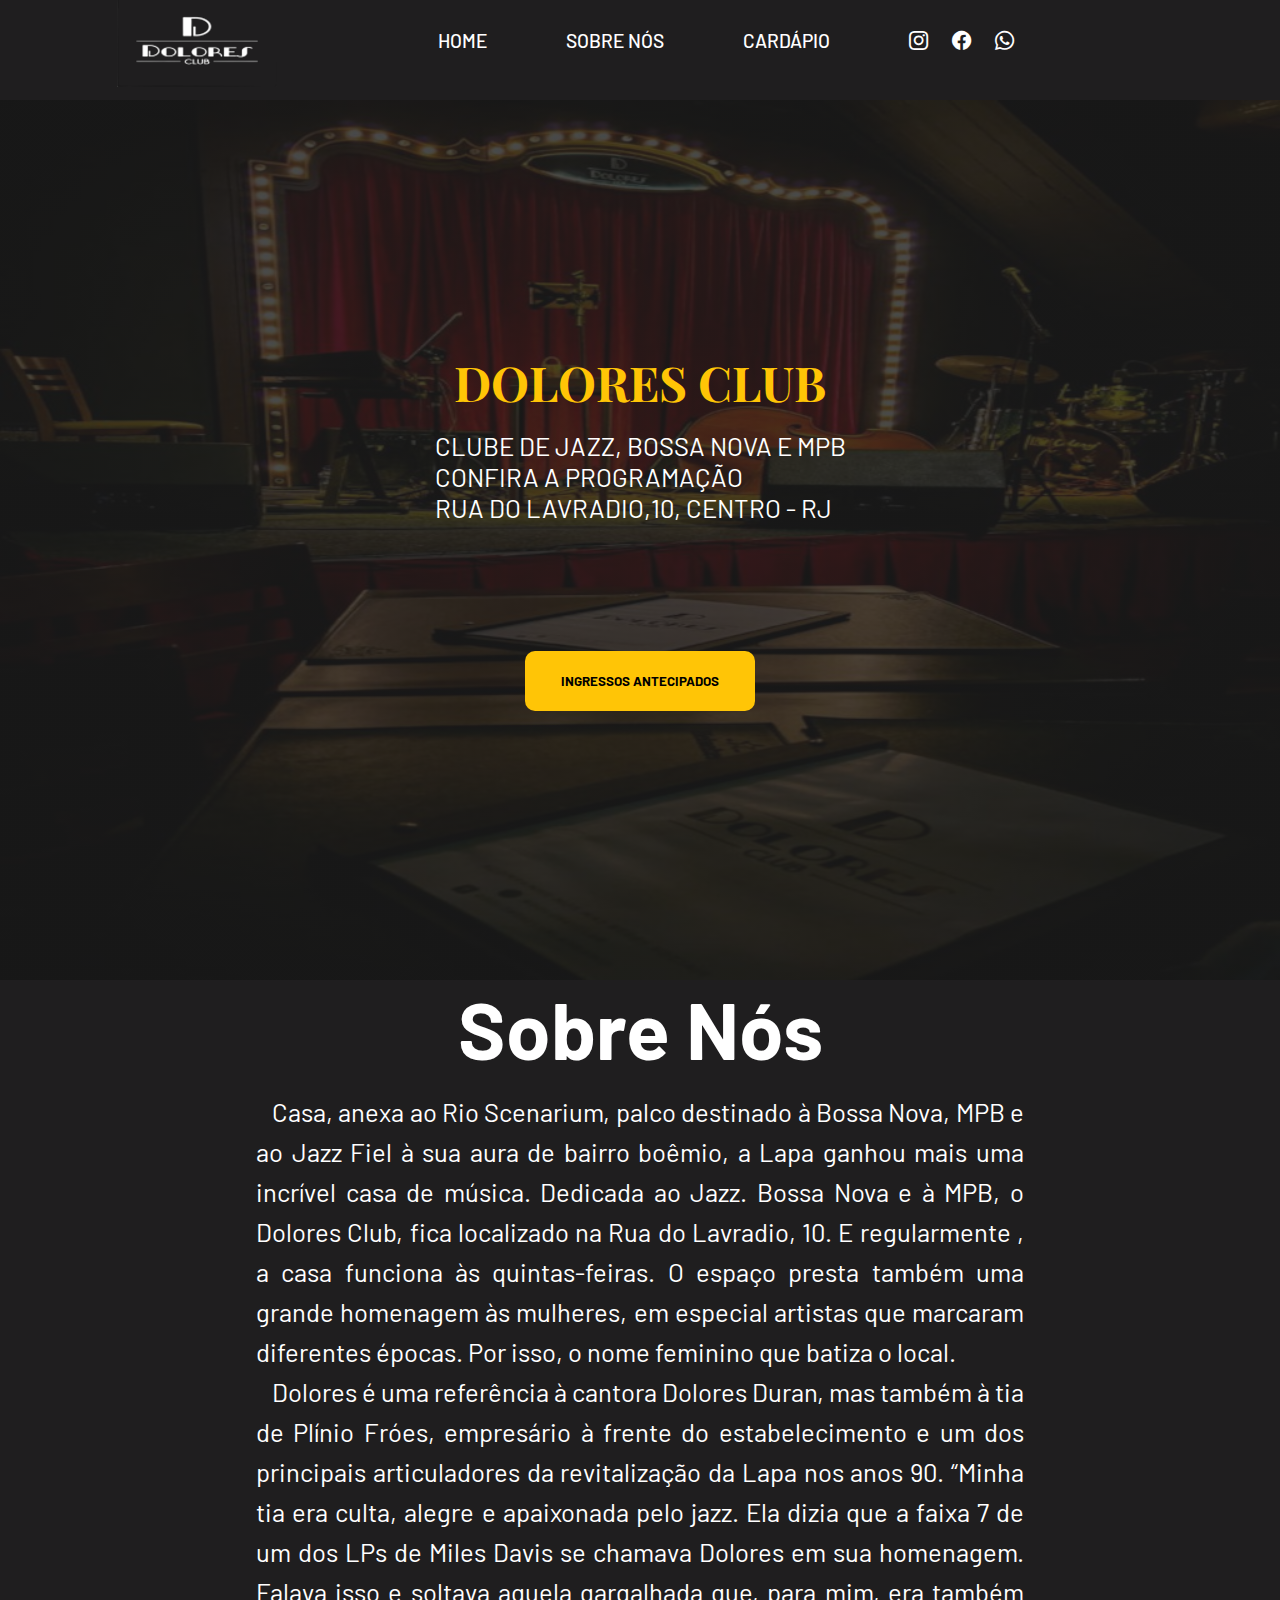
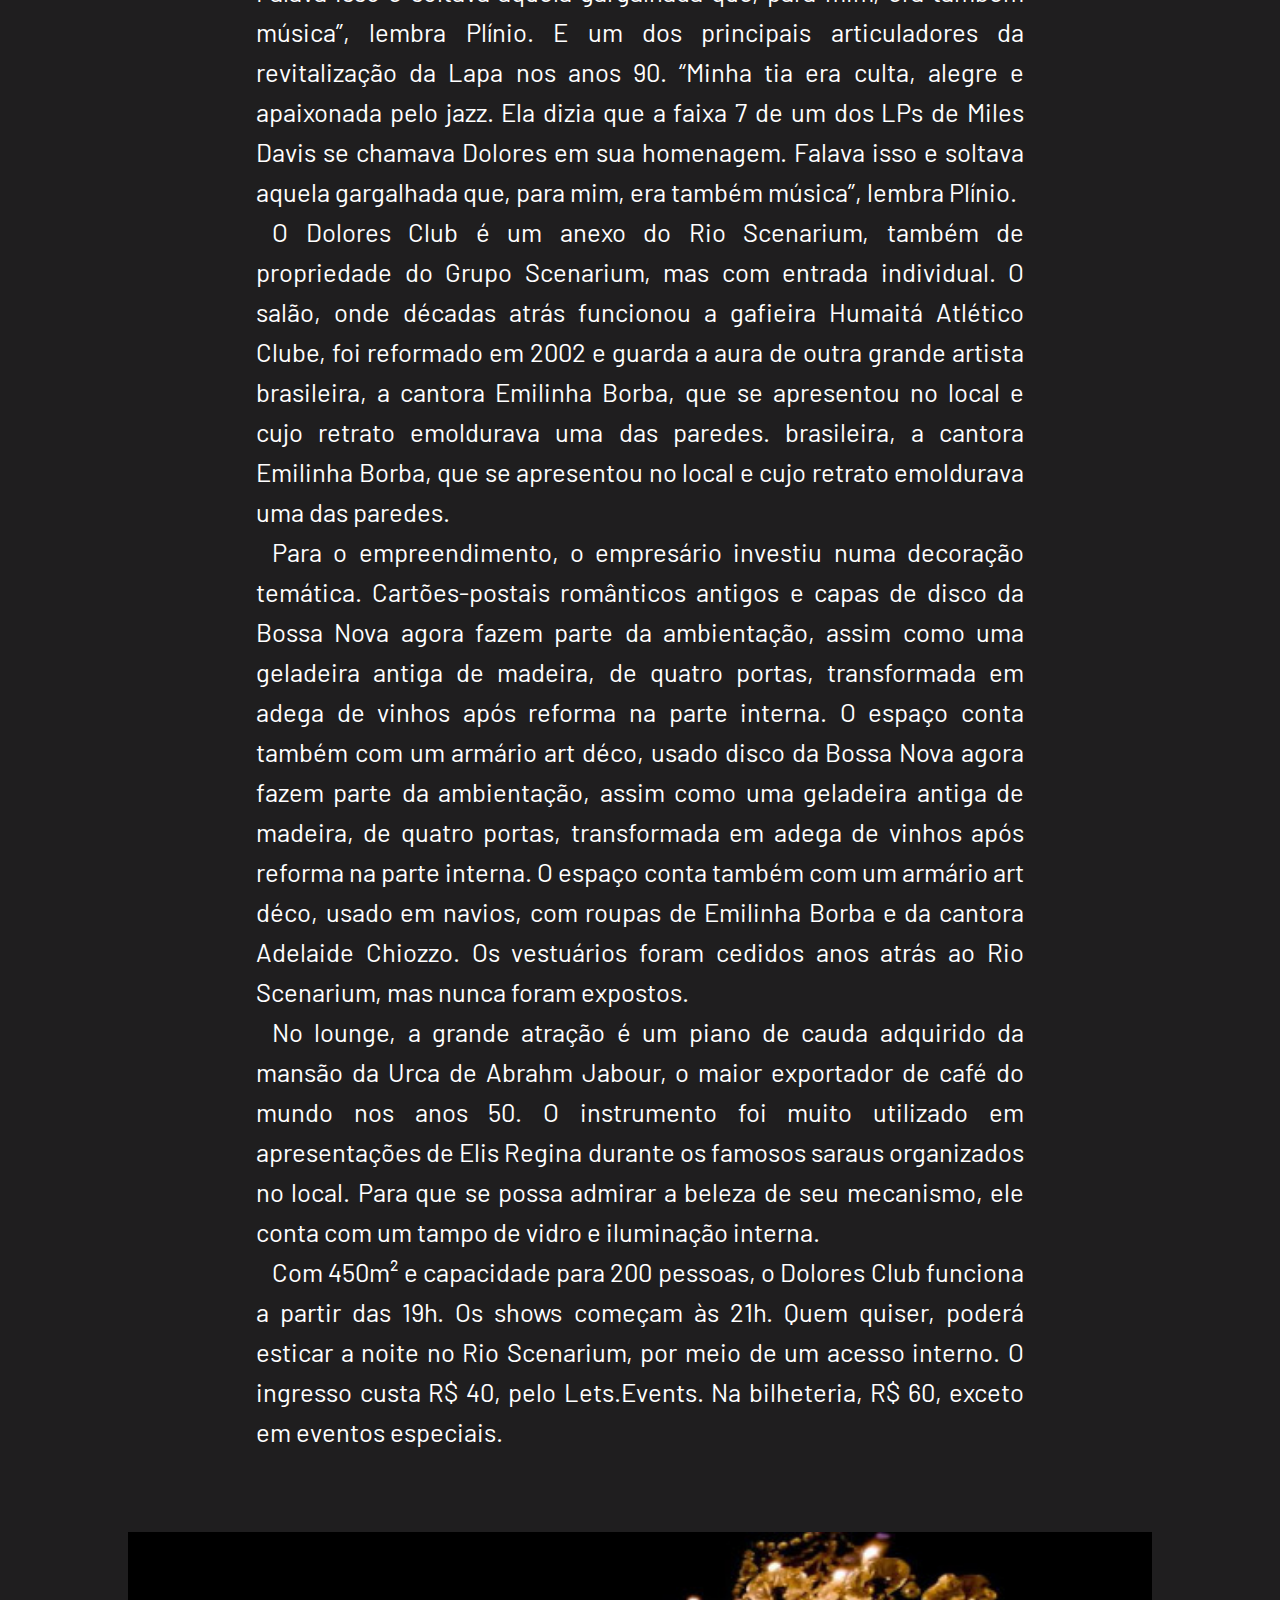
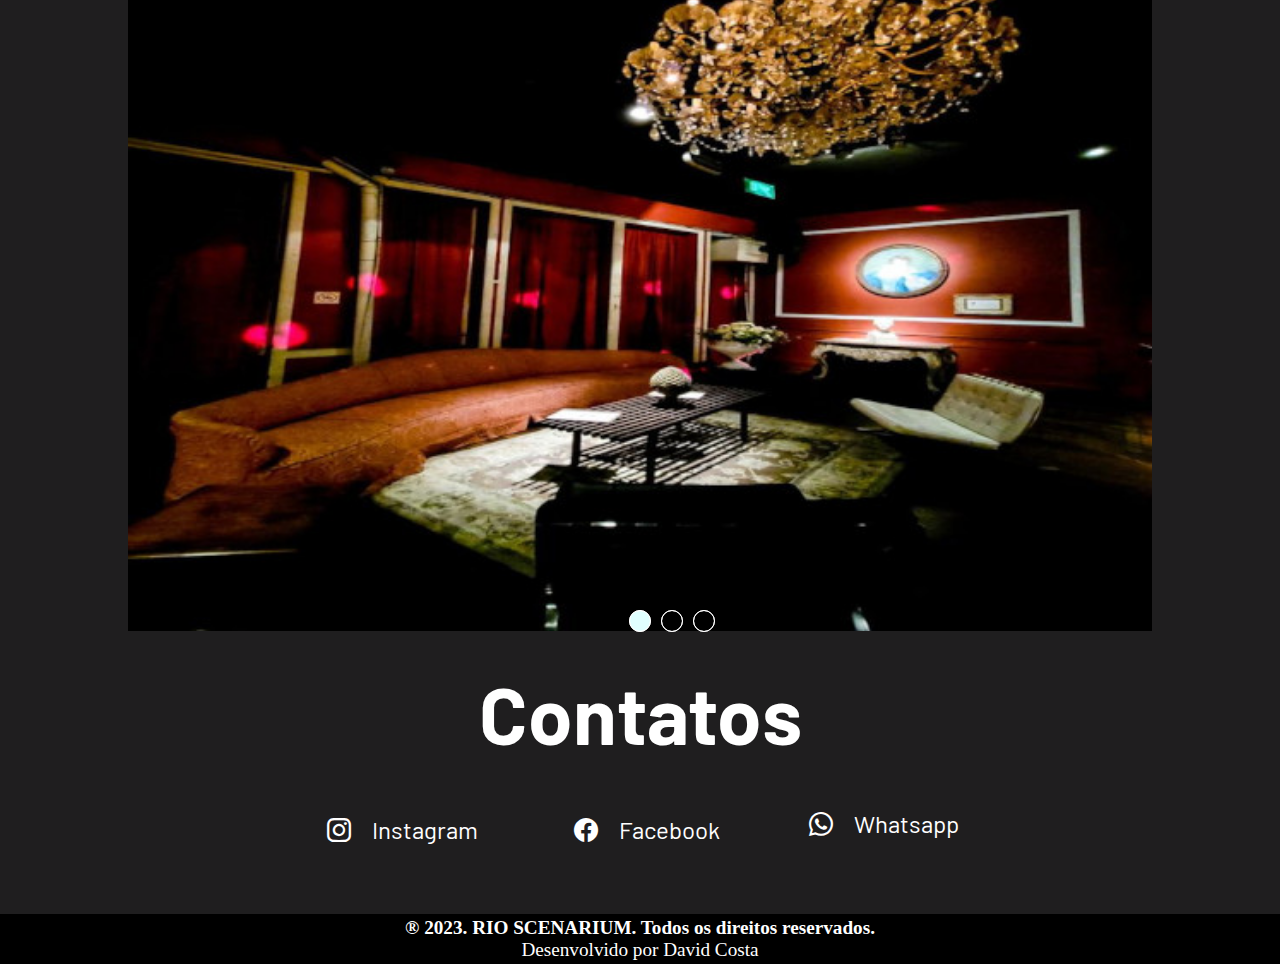
==== index.html @ 9041ee48 "Responsividade" ====
<!DOCTYPE html>
<html lang="pt-br">
<head>
  <meta charset="UTF-8">
  <meta name="viewport" content="width=device-width, initial-scale=1.0">
  <title>Dolores Club</title>
  <link rel="stylesheet" href="css/style.css">
  <link rel="stylesheet" href="css/slider.css">
  <link rel="stylesheet" href="css/media-query.css">
  <link rel="stylesheet" href="https://cdn.jsdelivr.net/npm/bootstrap-icons@1.11.1/font/bootstrap-icons.css">
</head>
<body>
  <!--Inicio: Menu navegação-->
  <header class="content">
    <div class="logo">
      <a href="index.html"><img src="img/logo-removebg-preview.png" alt="logo"></a>
    </div>

    <nav data-menu="suave">
      <ul class="list-menu">
        <li><a href="index.html">Home</a></li>
        <li><a href="#sobrenos">Sobre Nós</a></li>
        <li><a href="cardapio.html">Cardápio</a></li>

        <div class="nav-social">
          <div class="nav-instagram">
            <li><a href="https://www.instagram.com/doloresclub/" target="_blank"><i class="bi bi-instagram"></i></i></a></li>
          </div>

          <div class="nav-facebook">
            <li><a href="https://www.facebook.com/doloresclublavradio" target="_blank"><i class="bi bi-facebook"></i></a></li>
          </div>

          <div class="nav-whatsapp">
            <li><a href="https://api.whatsapp.com/send?phone=5521971523095&text=Ol%C3%A1,%20poderia%20me%20ajudar?%20=)" target="_blank"><i class="bi bi-whatsapp"></i></a></li>
          </div>
        </div>
      </ul>
    </nav>

    <div class="menu-toggle">
      <div class="one"></div>
      <div class="two"></div>
      <div class="three"></div>
    </div>
    <!--Final: Menu navegação-->
  </header>

  <!--Inicio - Página inicial-->
  <section class="first-section">
    <div class="conteudo-principal">
      <h1>Dolores Club</h1>
      <h2>Clube de Jazz, Bossa Nova e MPB <br> Confira a Programação <br> Rua do Lavradio,10, Centro - RJ</h2>

      <div class="btn">
        <button class="programacao"><a href="https://lets.events/organizer/doloresclub" target="_blank">Ingressos Antecipados</a></button>
      </div>
    </div>
  </section>
  <!--Final - Página inicial-->

  <!--Sobre Nos-->
  <section class="sobre-nos" id="sobrenos">
    <div class="main">
      <div class="contentsobre">
        <h2>Sobre Nós</h2>
          <p>
            Casa, anexa ao Rio Scenarium, palco destinado à Bossa Nova, MPB e ao Jazz Fiel à sua aura de bairro boêmio, a Lapa ganhou mais uma incrível casa de música. Dedicada ao Jazz. Bossa Nova e à
            
            MPB, o Dolores Club, fica localizado na Rua do Lavradio, 10.  E regularmente , a casa funciona às quintas-feiras.
            
            O espaço presta também uma  grande homenagem às mulheres, em especial artistas que marcaram diferentes épocas. Por isso, o nome feminino que batiza o local.
          </p>
         
          <p>
            Dolores é uma referência à cantora Dolores Duran, mas também à tia de Plínio Fróes, empresário à frente do estabelecimento e um dos principais articuladores da revitalização da Lapa nos anos 90. “Minha tia era culta, alegre e apaixonada pelo jazz. Ela dizia que a faixa 7 de um dos LPs de Miles Davis se chamava Dolores em sua homenagem. Falava isso e soltava aquela gargalhada que, para mim, era também música”, lembra Plínio.
            
            E um dos principais articuladores da revitalização da Lapa nos anos 90. “Minha tia era culta, alegre e apaixonada pelo jazz. Ela dizia que a faixa 7 de um dos LPs de Miles Davis se chamava Dolores em sua homenagem. Falava isso e soltava aquela gargalhada que, para mim, era também música”, lembra Plínio.
          </p>
          
          <p>
            O Dolores Club é um anexo do Rio Scenarium, também de propriedade do Grupo Scenarium, mas com entrada individual. O salão, onde décadas atrás funcionou a gafieira Humaitá Atlético Clube, foi reformado em 2002 e guarda a aura de outra grande artista brasileira, a cantora Emilinha Borba, que se apresentou no local e cujo retrato emoldurava uma das paredes.
            brasileira, a cantora Emilinha Borba, que se apresentou no local e cujo retrato emoldurava uma das paredes.
          </p>
          
          <p>
            Para o empreendimento, o empresário investiu numa decoração temática. Cartões-postais românticos antigos e capas de disco da Bossa Nova agora fazem parte da ambientação, assim como uma geladeira antiga de madeira, de quatro portas, transformada em adega de vinhos após reforma na parte interna. O espaço conta também com um armário art déco, usado
            disco da Bossa Nova agora fazem parte da ambientação, assim como uma geladeira antiga de madeira, de quatro portas, transformada em adega de vinhos após reforma na parte interna. O espaço conta também com um armário art déco, usado em navios, com roupas de Emilinha Borba e da cantora Adelaide Chiozzo. Os vestuários foram cedidos anos atrás ao Rio Scenarium, mas nunca foram expostos.
          </p>
        <p>
          
            No lounge, a grande atração é um piano de cauda adquirido da mansão da Urca de Abrahm Jabour, o maior exportador de café do mundo nos anos 50. O instrumento foi muito utilizado em apresentações de Elis Regina durante os famosos saraus organizados no local. Para que se possa admirar a beleza de seu mecanismo, ele conta com um tampo de vidro e iluminação interna.
        </p>
        
          <p>
            Com 450m² e capacidade para 200 pessoas, o Dolores Club funciona a partir das 19h. Os shows começam às 21h.
            
            Quem quiser, poderá esticar a noite no Rio Scenarium, por meio de um acesso interno. O ingresso custa R$ 40, pelo Lets.Events. Na bilheteria, R$ 60, exceto em eventos especiais.
          </p>
         
      </div>
      </div>
  </section>

  <section class="slider">
    <div class="slider-content">
        <input type="radio" name="btn-radio" id="radio1">
        <input type="radio" name="btn-radio" id="radio2">
        <input type="radio" name="btn-radio" id="radio3">

    <div class="slide-box primeiro">
      <img class="img-desktop" src="img/pc1.jpg" alt="imagem1">
      <img class="img-mobile" src="img/mobile1.jpg" alt="imagem1">
    </div>

    <div class="slide-box">
      <img class="img-desktop" src="img/pc2.jpg" alt="imagem2">
      <img class="img-mobile" src="img/mobile2.jpg" alt="imagem2">
    </div>

    <div class="slide-box">
      <img class="img-desktop" src="img/pc3.jpg" alt="imagem3">
      <img class="img-mobile" src="img/mobile3.jpg" alt="imagem3">
    </div>

    <div class="nav-auto">
      <div class="auto-btn1"></div>
      <div class="auto-btn2"></div>
      <div class="auto-btn3"></div>
    </div>

    <div class="nav-manual">
      <label for="radio1" class="manual-btn"></label>
      <label for="radio2" class="manual-btn"></label>
      <label for="radio3" class="manual-btn"></label>
    </div>

    </div>
  </section>

  <!--Inicio - Footer - Contatos-->
<section class="contatos" id="contatos">
  <h3>Contatos</h3>
  <div class="contatos-secao">
    <div class="item-instagram">
      <a href="https://www.instagram.com/doloresclub/" target="_blank">
        <i class="bi bi-instagram"></i>
        <span>Instagram</span>
      </a>
    </div>

    <div class="item-facebook">
      <a href="https://www.facebook.com/doloresclublavradio" target="_blank">
        <i class="bi bi-facebook"></i>
        <span>Facebook</span>
      </a>
    </div>

    <div class="item-whatsapp">
      <a href="https://api.whatsapp.com/send?phone=5521971523095&text=Ol%C3%A1,%20poderia%20me%20ajudar?%20=)" target="_blank">
        <i class="bi bi-whatsapp"></i>
        <span>Whatsapp</span>
      </a>
    </div>
  </div>
</section>

<footer>
  <h4>
    ® 2023. RIO SCENARIUM. Todos os direitos reservados.</h4>
    <span>Desenvolvido por David Costa</span>
</footer>

<script type="module" src="js/script.js"></script>
<script src="js/modules/slider.js"></script>
</body>
</html>
---- css/style.css ----
@charset "UTF-8";
@import url('https://fonts.googleapis.com/css2?family=Playfair+Display:ital@1&display=swap');
@import url('https://fonts.googleapis.com/css2?family=Barlow:ital@1&display=swap');

* {
  margin: 0;
  padding: 0;
  box-sizing: border-box;
  list-style: none;
  border: none;
  text-decoration: none;
}

html {
  width: 100vw;
  height: 100vh;
  font-size: 65,5%;
  overflow-x: hidden;
  background-color: #1f1e1f;
}

.content {
  width: 100vw;
  height: 70px;
  display: flex;
  justify-content: space-around;
  align-items: center;
  background-color: #1f1e1f;
  padding: 40px;
  position: sticky;
  top: 0;
  z-index: 9999;
}

.logo {
  cursor: pointer;
  display: flex;
  align-items: center;
}

.logo img {
  width: 100%;
  height: 100%;
}

.content .list-menu {
  width: 600px;
  display: flex;
  align-items: center;
  justify-content: space-between;
}

.content .list-menu li a {
  padding: 12px;
  color: white;
  font-size: 1.2rem;
  text-transform: uppercase;
  font-weight: 500;
  transition: all 200ms ease-in;
  font-family: 'Barlow', sans-serif;
}

.nav-social {
  display: flex;
  justify-content: center;
  align-items: center;
}

.nav-facebook a:hover {
  background: #7C97C1;
  border-radius: 20px; 
  transition: all 500ms ease-in;

}

.nav-instagram a:hover {
  background: #F285A1; 
  border-radius: 20px; 
  transition: all 500ms ease-in;
}

.nav-whatsapp a:hover {
  background: #70D68E;
  border-radius: 20px; 
  transition: all 500ms ease-in;
}


/*First Section*/

.first-section {
  background-image: linear-gradient(rgba(29,29,29,0.8),rgba(29,29,29,0.8)),url(../img/background.jpg);
  /*background-image: url(../img/background.jpg);*/
  background-position: center center;
  background-size: cover;
  background-repeat: no-repeat;
  background-position-y: 20px;
  height: 100vh;
  width: 100vw;
  display: flex;
  flex-direction: column;
  justify-content: center;
  align-items: center;
}

.first-section .conteudo-principal {
  display: flex;
  flex-direction: column;
  align-items: center;
  justify-content: center;
}

.first-section h1 {
  color: #ffc506;
  font-size: 3rem;
  text-transform: uppercase;
  margin-bottom: 1rem;
  font-family: 'Playfair Display', serif;
}

.first-section h2 {
  color: white;
  font-size: 1.6rem;
  font-weight: 400;
  text-transform: uppercase;
  margin-bottom: 3rem;
  font-family: 'Barlow', sans-serif;
}

.btn button {
  width: 230px;
  height: 60px;
  cursor: pointer;
  text-transform: uppercase;
  background-color: #ffc506;
  border-radius: 10px;
  font-weight: 700;
  margin-top: 5rem;
  transition: all 400ms ease-in;
  font-family: 'Barlow', sans-serif;
}

.btn button a {
  color: black;
}

.btn button a:hover {
  color: #ffc506;
}

.btn button:hover {
  border: 1px solid #ffc506;
  background-color: transparent;
  color: #ffc506;
}

.btn {
  display: block;
  justify-content: center;
  align-items: center;
}

/*Sobre nos */

.sobre-nos {
  background-color: #1f1e1f;
  width: 100%;
  padding-bottom: 5rem;
  color: white;
  display: flex;
  justify-content: center;
  align-items: center;
  font-family: 'Barlow', sans-serif;
}

.main {
  display: flex;
  justify-content: space-between;
}

.contentsobre {
  display: flex;
  flex-direction: column;
  align-items: center;
  justify-content: center;
}

.contentsobre h2 {
  font-size: 5rem;
  margin-bottom: 1rem;
}

.contentsobre p {
  text-align: justify;
  font-size: 1.6rem;
  width: 60%;
  line-height: 2.5rem;
  text-indent: 1rem;
}

/*Contato - Footer*/

.contatos {
  font-family: 'Barlow', sans-serif;
  width: 100vw;
  background-color: #1f1e1f;
  display: flex;
  flex-direction: column;
  justify-content: center;
  align-items: center;
  font-size: 1.6rem;
  color: white;
  padding-bottom: 4rem;
}

.contatos h3 {
  font-size: 5rem;
  margin-bottom: 3rem;
}

.contatos-secao {
  width: 650px;
  display: flex;
  justify-content: space-between;
  font-size: 1.5rem;
}

.contatos-secao i {
  margin-right: 1rem;
}

.contatos-secao div {
  cursor: pointer;
  transition: all 200ms ease-in;
}

.contatos .contatos-secao .item-instagram,
.item-facebook,
.item-whastapp, a {
  color: white;
  padding: 6px;
}

.item-facebook a:hover {
  background: #7C97C1;
  border-radius: 40px; 
  transition: all 500ms ease-in;
}

.item-instagram a:hover {
  background: #F285A1; 
  border-radius: 40px; 
  transition: all 500ms ease-in;
}

.item-whatsapp a:hover {
  background: #70D68E;
  border-radius: 40px; 
  transition: all 500ms ease-in;
}
/*Footer*/
footer {
  height: 50px;
  background-color: black;
  color: white;
  font-size: 1.2rem;
  font-size: flex;
  display: flex;
  align-items: center;
  justify-content: center;
  flex-direction: column;
}
---- css/slider.css ----
section.slider {
  margin: 0 auto;
  width: 80%;
  height: auto;
  padding: 0 !important;
  overflow-x: hidden;
}

.slider-content {
  width: 400%;
  height: auto;
  display: flex;
}

.slider-content input, .img-mobile {
  display: none;
}

.slide-box {
  width: 25%;
  height: auto;
  position: relative;
  text-align: center;
  transition: 1s;
  padding-bottom: 30px;
}

.slide-box img {
  width: 100%;
}

.nav-manual, .nav-auto {
  position: absolute;
  width: 85%;
  margin-top: 53%;
  display: flex;
  justify-content: center;
}

.nav-manual .manual-btn, .nav-auto div {
  border: 1px solid white;
  padding: 10px;
  border-radius: 50%;
  cursor: pointer;
  transition: 0.2s;
}

.nav-manual .manual-btn:not(:last-child), .nav-auto div:not(:last-child) {
  margin-right: 10px;
}

.nav-manual .manual-btn:hover {
  background-color: lightcyan;
}

#radio1:checked ~ .nav-auto .auto-btn1, #radio2:checked ~ .nav-auto .auto-btn2, #radio3:checked ~ .nav-auto .auto-btn3{
  background-color: lightcyan;
}

#radio1:checked ~ .primeiro {
  margin-left: 0%;
}

#radio2:checked ~ .primeiro {
  margin-left: -25%;
}

#radio3:checked ~ .primeiro {
  margin-left: -50%;
}
---- css/media-query.css ----
@media (max-width: 1200px) {
  .main {
    display: block;
  }

  .content {
    flex-direction: column;
    justify-content: center;
    align-items: center;
    height: 12%;
    padding-left: 0px;
  }

  .img-desktop {
    display: none;
  }

  .img-mobile {
    display: block;
  }

  .nav-auto, .nav-manual {
    margin-top: 78%;
  }
}

@media (max-width: 768px) {

  html {
    font-size: 80%;
  }
  
  .cardapio-container {
    font-size: 150%;
  }

  .content {
  display: flex;
  flex-direction: row;
  justify-content: space-between;
  padding: 0 40px;
  justify-content: center;
  }

  .content .list-menu {
    display: none;
  }

  .sobre-nos p {
    margin-bottom: 3rem;
    width: 80%;
  }

  .one,
  .two,
  .three {
    width: 80%;
    height: 2px;
    background-color: white;
    margin: 6px auto;
    transition-duration: 0.5s;
  }

  .menu-toggle {
    width: 30px;
    height: 30px;
  }

  .content.on {
    position: fixed;
    top: 0;
    left: 0;
    bottom: 0;
    width: 100vw;
    height: 100vh;
    background-color: rgba(30, 31, 30, 0.8);
    z-index: 10;
    align-items: center;
  }

  .content.on .logo {
    display: none;
  }

  .content.on .menu-toggle {
    position: absolute;
    right: 40px;
    top: 20px;
  }

  .content.on .list-menu {
    display: block;
  }

  .content.on .list-menu li {
    display: flex;
    justify-content: center;
  }

  .content.on .list-menu li a {
    font-size: 2rem;
  }

  .content.on .menu-toggle .two {
    opacity: 0;
  }

  .content.on .menu-toggle .one {
    transform: rotate(45deg) translate(5px, -8px);
  }

  .content.on .menu-toggle .three {
    transform: rotate(-45deg) translate(20px, -6px);
  }

  .cardapio h2 {
    font-size: 5.5rem;
  }

  .itens-cardapio {
    grid-template-columns: repeat(2, minmax(50%, 350px));
  }

  .itens-cardapio .info h3 {
    font-size: 3rem;
  }

  .itens-cardapio .info h4 {
    font-size: 2rem;
    margin-left: 12rem;
  }

  .contatos-secao {
    display: block;
    text-align: center;
    font-size: 2rem;
  }

  .contatos-secao div {
    margin: 1rem;
  }
}

@media (max-width: 600px) {
  .conteudo-principal h1 {
    width: 500px;
    text-align: center;
    font-size: 3rem;
  }

  .conteudo-principal h2 {
    font-size: 1.5rem;
    text-align: justify;
  }

  section.slider {
    margin: 0 auto;
    width: 100%;
    height: auto;
    padding: 0 !important;
    overflow-x: hidden;
  }

  .nav-auto, .nav-manual {
    margin-top: 96%;
    margin-left: 10%;
  }


  .itens-cardapio {
    grid-template-columns: repeat(auto-fit, minmax(50px, 350px));
  }

  .contatos h3 {
    font-size: 3rem;
  }

  .contatos-secao {
    width: 300px;
    font-size: 1.5rem;
  }
}

@media (max-width: 500px) {
  .btn {
    flex-direction: column;
    justify-content: center;
    align-items: center;
    width: 150px;
  }

  .btn button {
    font-size: 1.5rem;
    width: 100%;
  }

  .conteudo-principal h1{
    width: 350px;
    font-size: 4rem;
    text-align: center;
  }

  .conteudo-principal h2{
    width: 200px;
    font-size: 2.5rem;
    text-align: center;
  }
}

@media (max-width: 395px) {
  .contentsobre p {
    width: 250px;
    font-size: 2rem;
  }

  .itens-cardapio {
    width: 50%;
    justify-content: center;
    grid-template-columns: repeat(auto-fit, minmax(50px, 350px));
  }

  .itens-cardapio img {
    width: 100%;
    height: auto;
  }

  .itens-cardapio div {
    display: flex;
    flex-direction: column;
    justify-content: center;
    align-items: center;
  }

  .itens-cardapio .info {
    width: 100%;
    height: 150px;
    display: block;
  }

  .itens-cardapio .info h3 {
    text-align: center;
  }

  .itens-cardapio .info h4 {
    grid-template-columns: 93px 150px;
  }
}
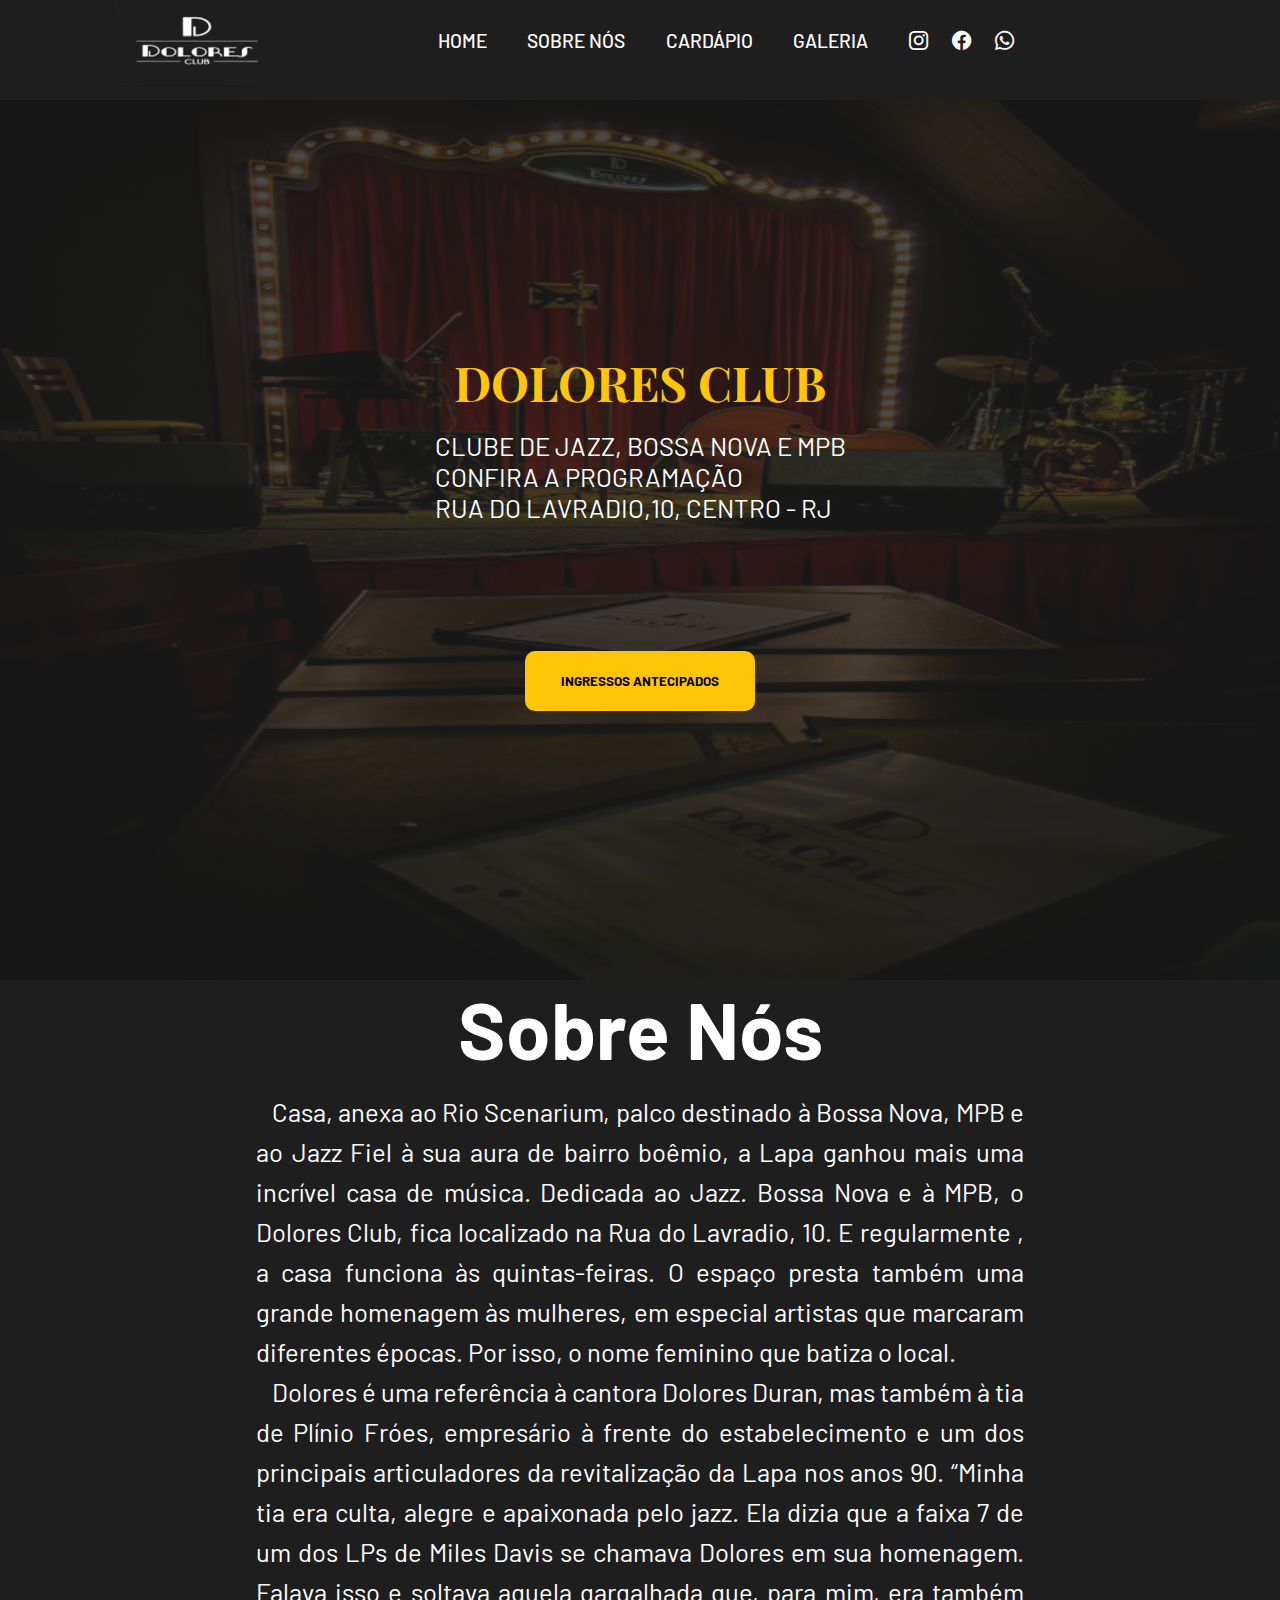
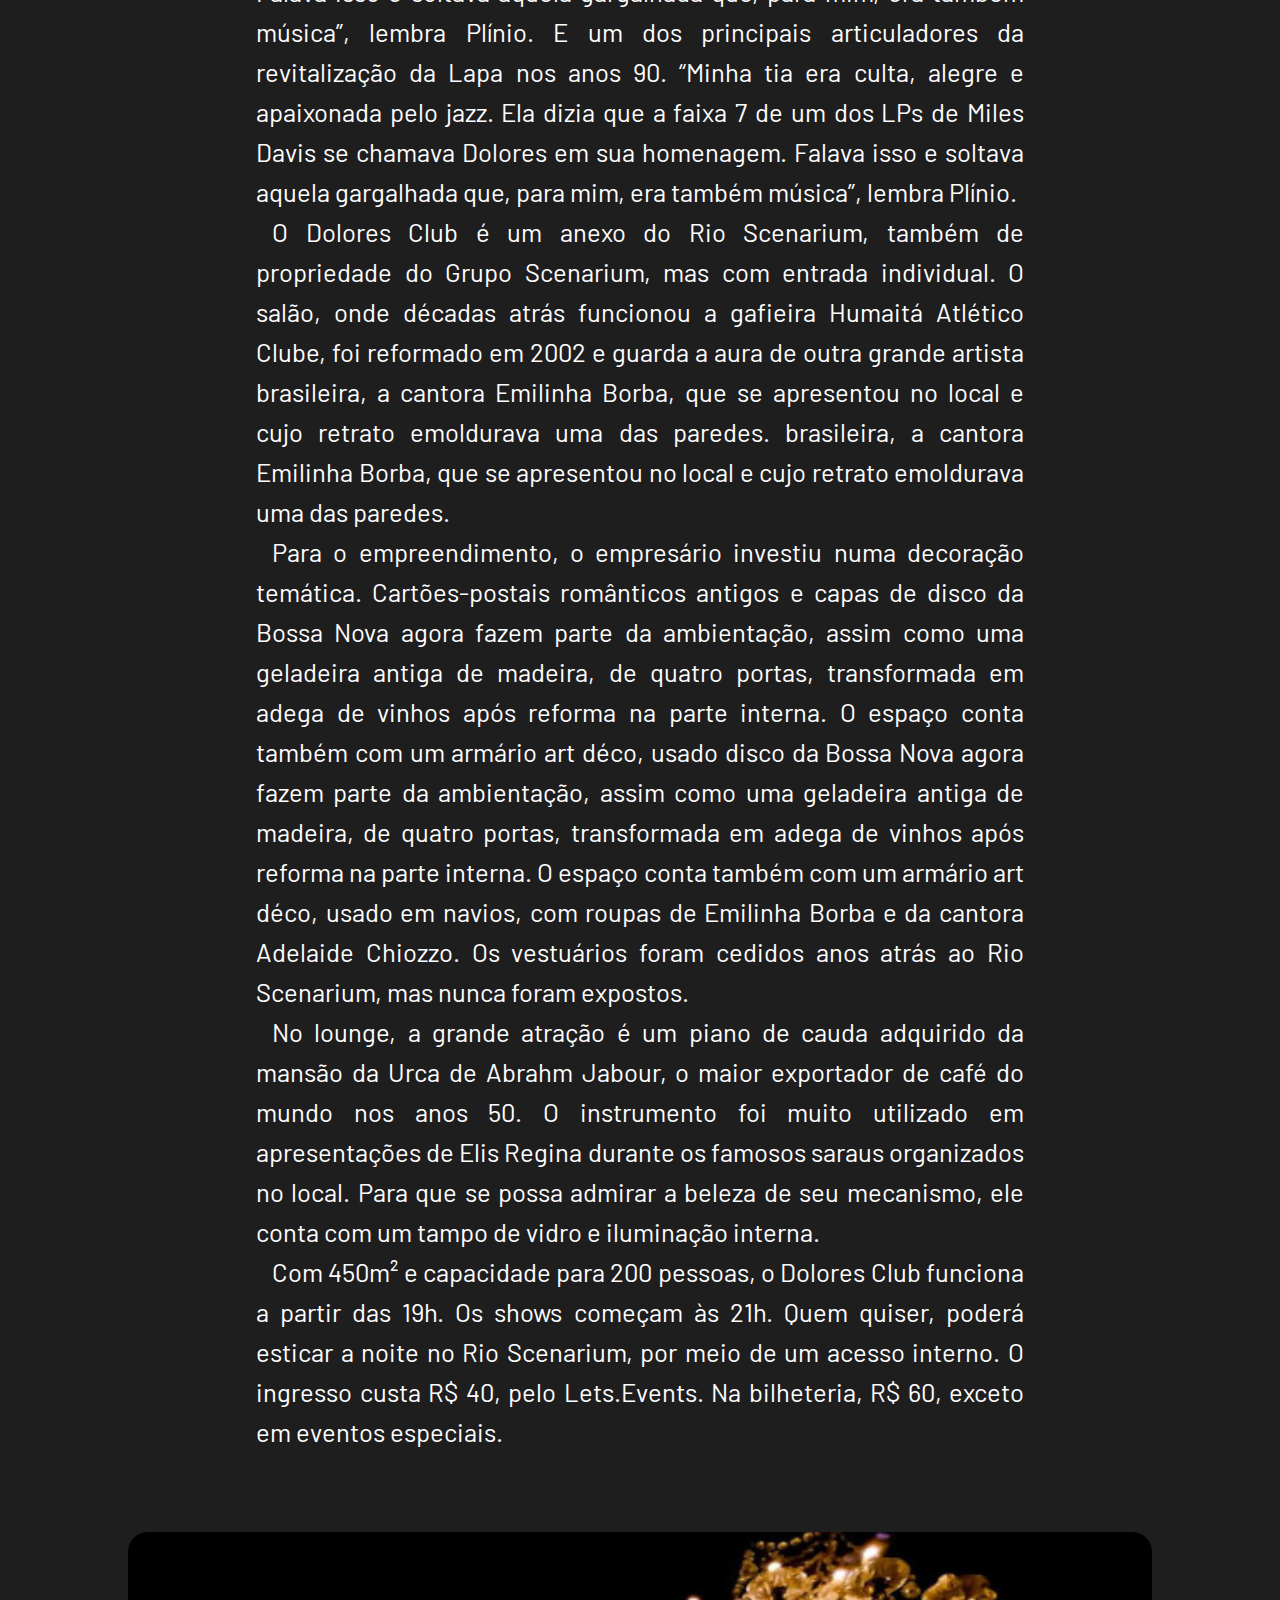
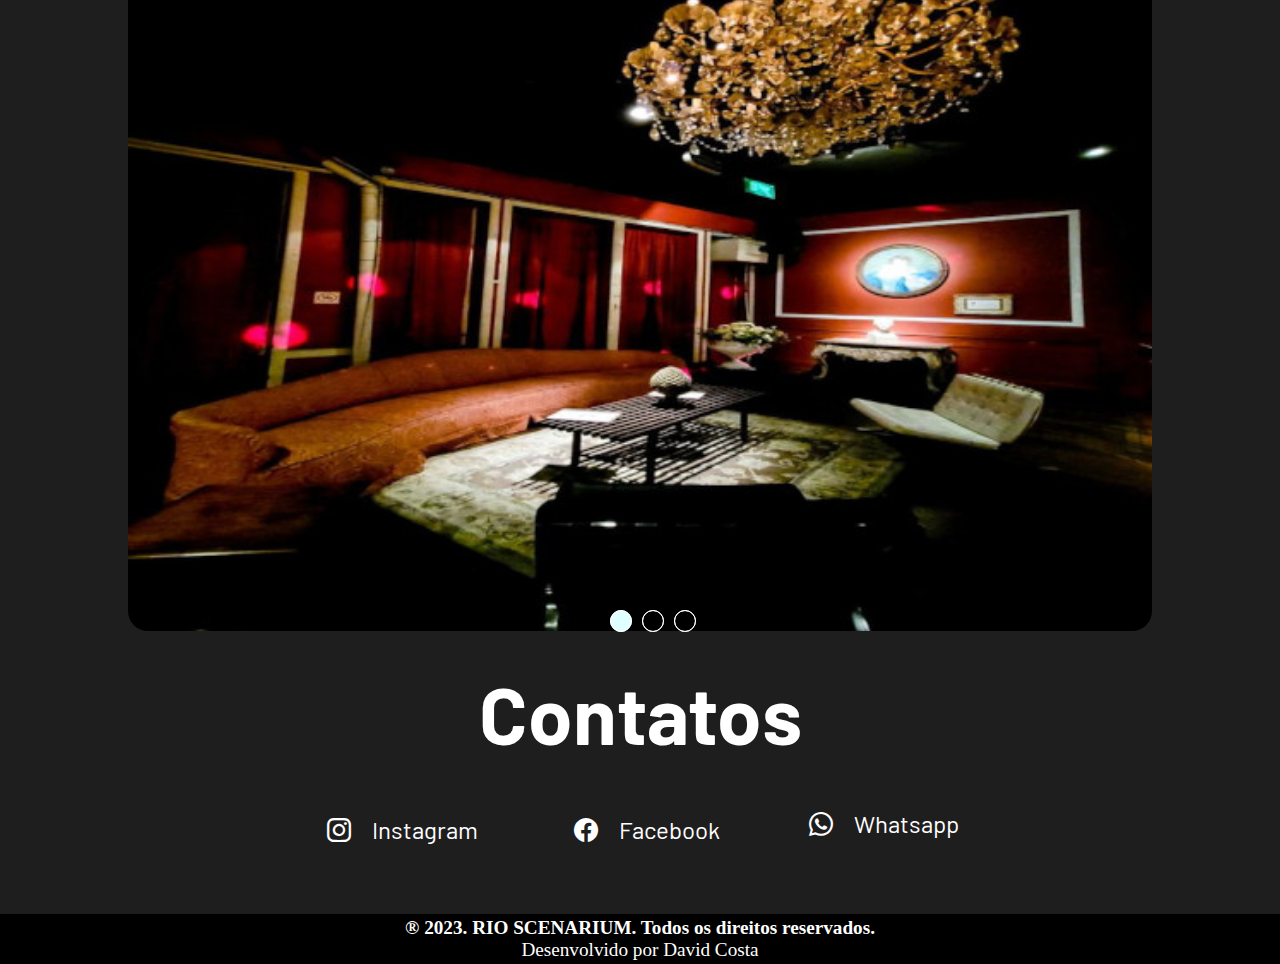
==== commit e5b085fb: "Feita a galeria" ====
--- a/index.html
+++ b/index.html
@@ -21,6 +21,7 @@
         <li><a href="index.html">Home</a></li>
         <li><a href="#sobrenos">Sobre Nós</a></li>
         <li><a href="cardapio.html">Cardápio</a></li>
+        <li><a href="galeria.html">Galeria</a></li>
 
         <div class="nav-social">
           <div class="nav-instagram">
@@ -47,7 +48,7 @@
   </header>
 
   <!--Inicio - Página inicial-->
-  <section class="first-section">
+  <section class="first-section" id="first-section" data-menu="suave">
     <div class="conteudo-principal">
       <h1>Dolores Club</h1>
       <h2>Clube de Jazz, Bossa Nova e MPB <br> Confira a Programação <br> Rua do Lavradio,10, Centro - RJ</h2>
--- a/css/slider.css
+++ b/css/slider.css
@@ -27,11 +27,12 @@
 
 .slide-box img {
   width: 100%;
+  border-radius: 20px;
 }
 
 .nav-manual, .nav-auto {
   position: absolute;
-  width: 85%;
+  width: 82%;
   margin-top: 53%;
   display: flex;
   justify-content: center;
--- a/css/media-query.css
+++ b/css/media-query.css
@@ -8,7 +8,6 @@
     justify-content: center;
     align-items: center;
     height: 12%;
-    padding-left: 0px;
   }
 
   .img-desktop {
@@ -121,13 +120,19 @@
     grid-template-columns: repeat(2, minmax(50%, 350px));
   }
 
+  .itens-cardapio .info {
+    display: block;
+    justify-content: center;
+    align-items: center;
+  }
+
   .itens-cardapio .info h3 {
     font-size: 3rem;
+    text-align: center;
   }
 
   .itens-cardapio .info h4 {
     font-size: 2rem;
-    margin-left: 12rem;
   }
 
   .contatos-secao {
@@ -141,7 +146,7 @@
   }
 }
 
-@media (max-width: 600px) {
+@media (max-width: 652px) {
   .conteudo-principal h1 {
     width: 500px;
     text-align: center;
@@ -153,6 +158,11 @@
     text-align: justify;
   }
 
+  
+  .cardapio h2 {
+    font-size: 3rem;
+  }
+
   section.slider {
     margin: 0 auto;
     width: 100%;
@@ -196,14 +206,16 @@
 
   .conteudo-principal h1{
     width: 350px;
-    font-size: 4rem;
+    font-size: 3rem;
     text-align: center;
   }
 
   .conteudo-principal h2{
     width: 200px;
-    font-size: 2.5rem;
-    text-align: center;
+    font-size: 1.6rem;
+    text-align: center;
+    text-transform: capitalize;
+    line-height: 2.5rem;
   }
 }
 
@@ -229,19 +241,31 @@
     flex-direction: column;
     justify-content: center;
     align-items: center;
+    
   }
 
   .itens-cardapio .info {
     width: 100%;
     height: 150px;
-    display: block;
+    
   }
 
   .itens-cardapio .info h3 {
     text-align: center;
+    font-size: 1rem;
   }
 
   .itens-cardapio .info h4 {
+    display: flex;
+    text-align: center;
+    margin-top: 25px;
+    font-size: 1rem;
     grid-template-columns: 93px 150px;
   }
+
+  footer {
+    display: block;
+    flex-direction: column;
+    text-align: center;
+  }
 }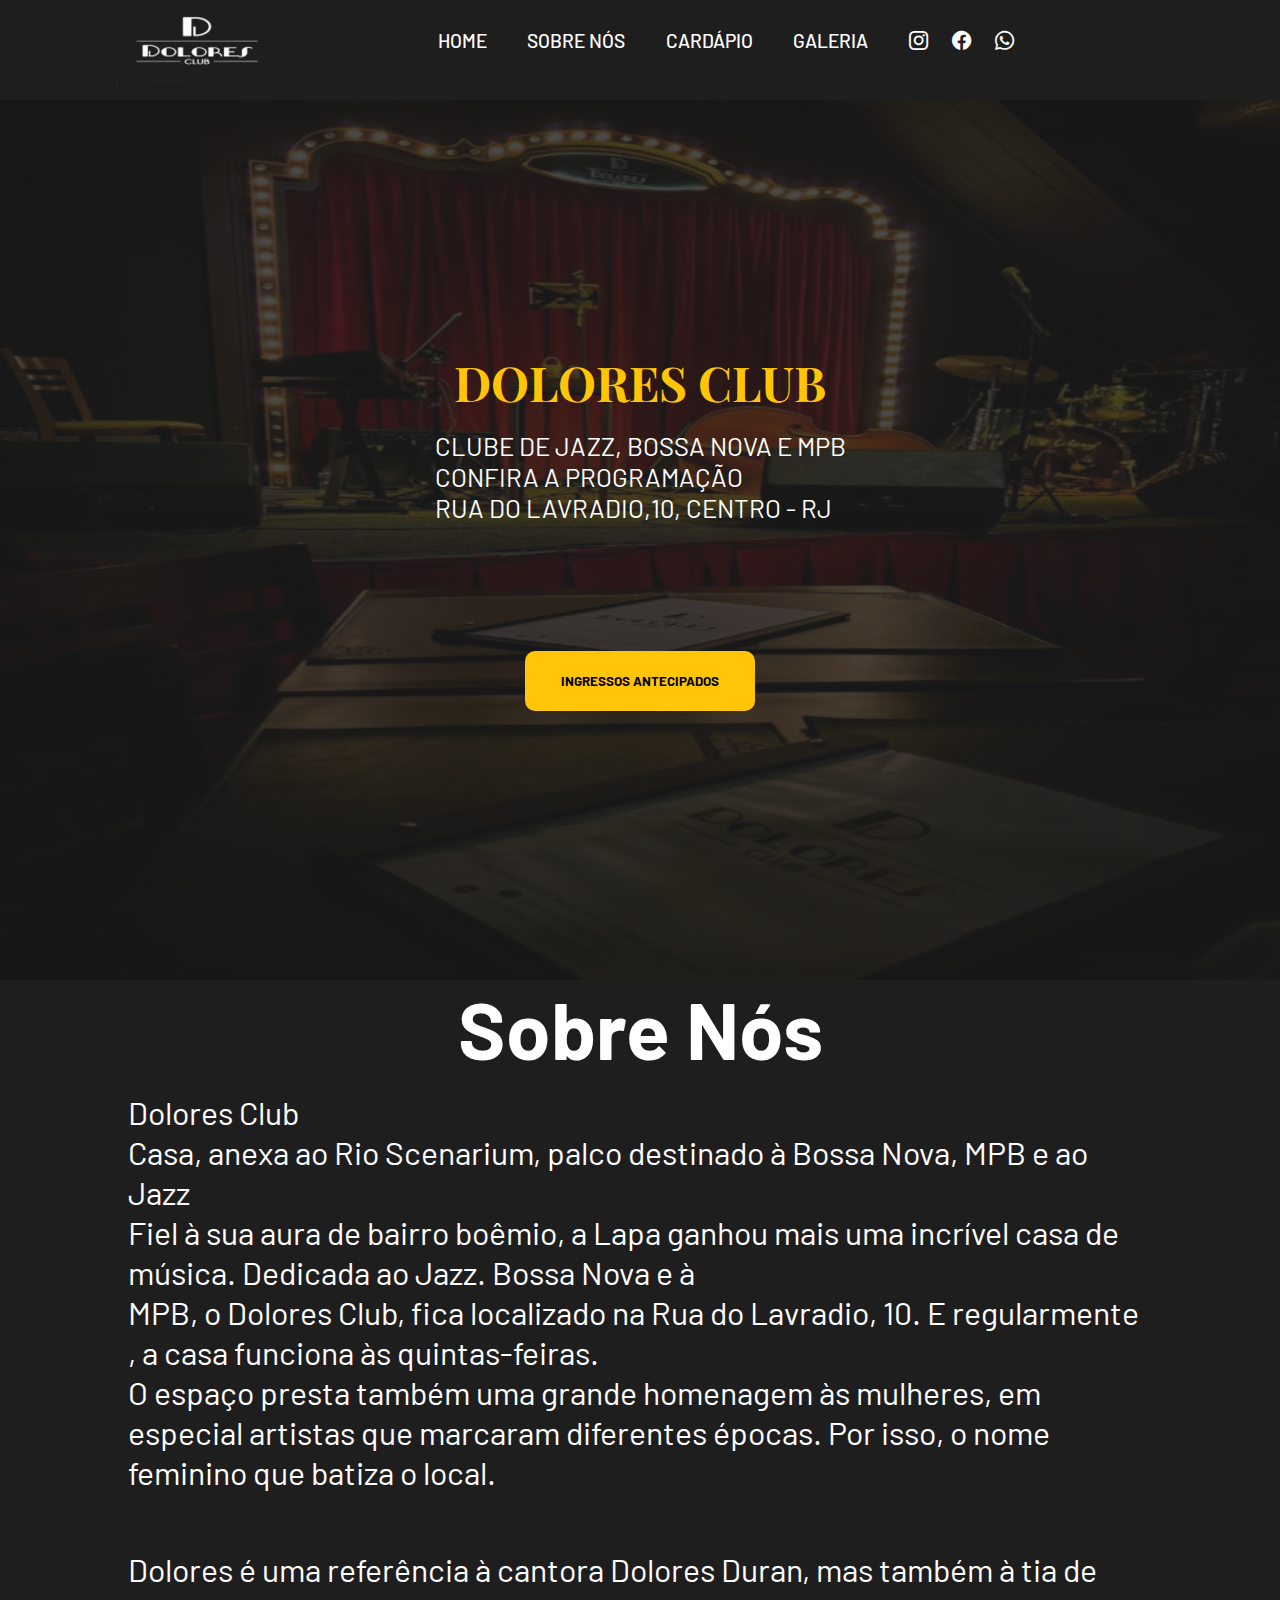
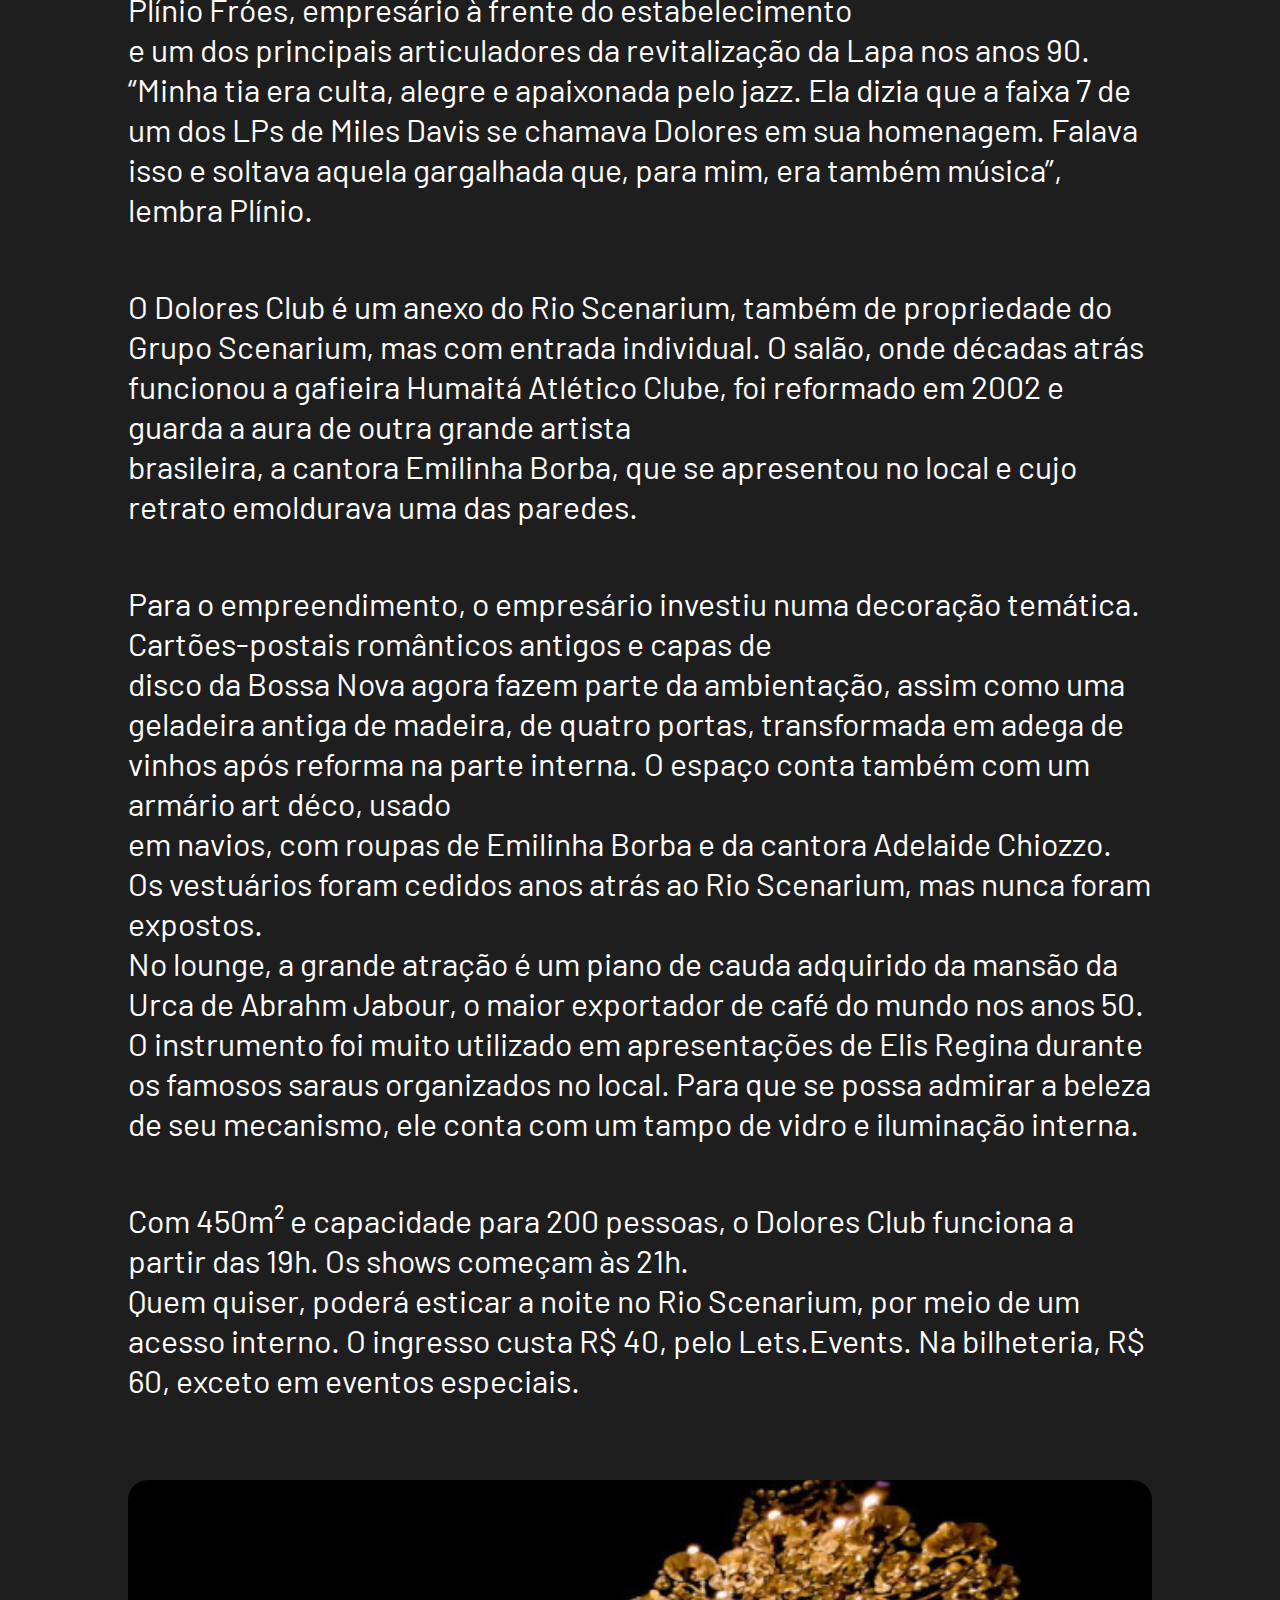
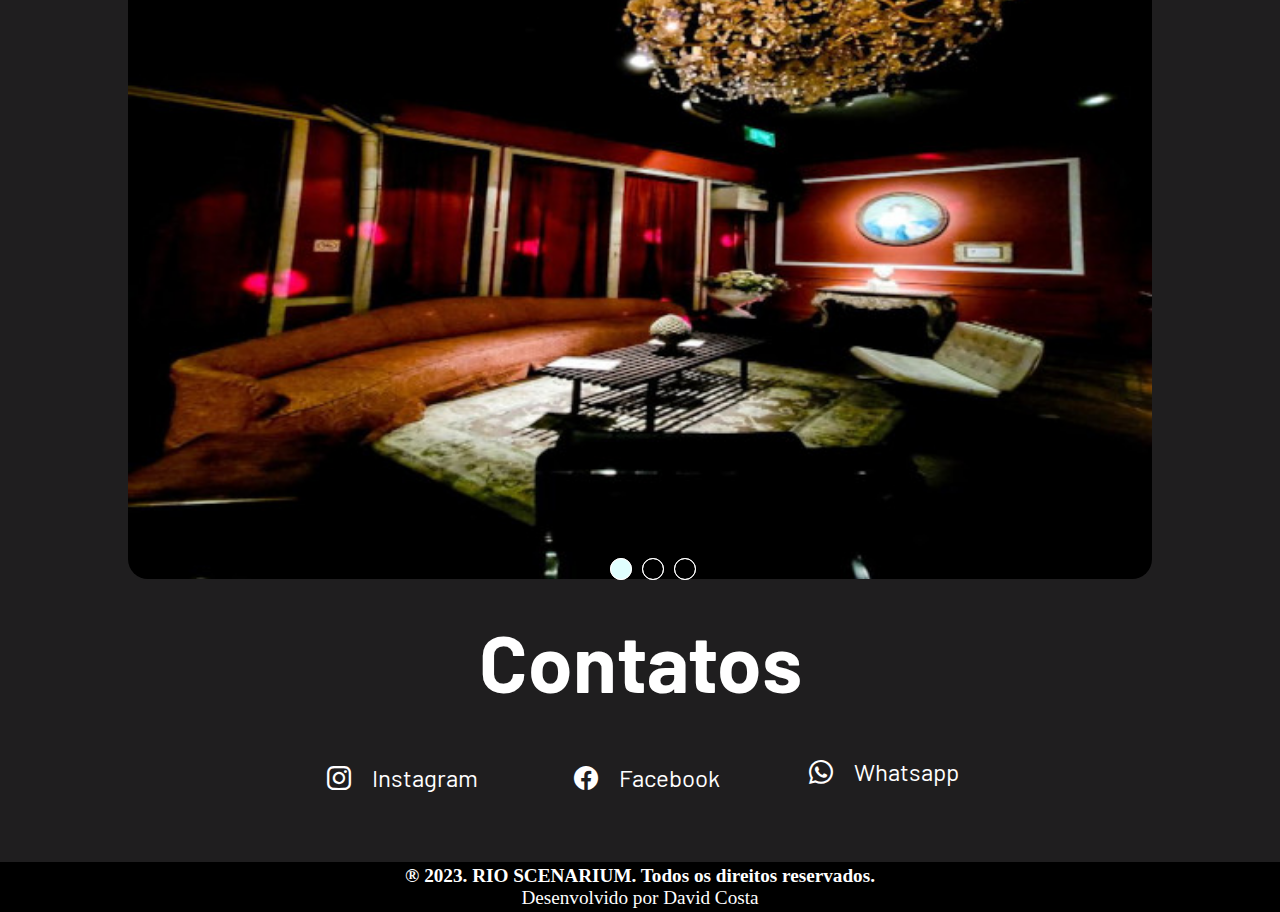
==== commit 6adba871: "Atualizado" ====
--- a/index.html
+++ b/index.html
@@ -48,7 +48,7 @@
   </header>
 
   <!--Inicio - Página inicial-->
-  <section class="first-section" id="first-section" data-menu="suave">
+  <section class="first-section" id="teste">
     <div class="conteudo-principal">
       <h1>Dolores Club</h1>
       <h2>Clube de Jazz, Bossa Nova e MPB <br> Confira a Programação <br> Rua do Lavradio,10, Centro - RJ</h2>
@@ -64,41 +64,24 @@
   <section class="sobre-nos" id="sobrenos">
     <div class="main">
       <div class="contentsobre">
-        <h2>Sobre Nós</h2>
-          <p>
-            Casa, anexa ao Rio Scenarium, palco destinado à Bossa Nova, MPB e ao Jazz Fiel à sua aura de bairro boêmio, a Lapa ganhou mais uma incrível casa de música. Dedicada ao Jazz. Bossa Nova e à
-            
-            MPB, o Dolores Club, fica localizado na Rua do Lavradio, 10.  E regularmente , a casa funciona às quintas-feiras.
-            
-            O espaço presta também uma  grande homenagem às mulheres, em especial artistas que marcaram diferentes épocas. Por isso, o nome feminino que batiza o local.
-          </p>
-         
-          <p>
-            Dolores é uma referência à cantora Dolores Duran, mas também à tia de Plínio Fróes, empresário à frente do estabelecimento e um dos principais articuladores da revitalização da Lapa nos anos 90. “Minha tia era culta, alegre e apaixonada pelo jazz. Ela dizia que a faixa 7 de um dos LPs de Miles Davis se chamava Dolores em sua homenagem. Falava isso e soltava aquela gargalhada que, para mim, era também música”, lembra Plínio.
-            
-            E um dos principais articuladores da revitalização da Lapa nos anos 90. “Minha tia era culta, alegre e apaixonada pelo jazz. Ela dizia que a faixa 7 de um dos LPs de Miles Davis se chamava Dolores em sua homenagem. Falava isso e soltava aquela gargalhada que, para mim, era também música”, lembra Plínio.
-          </p>
-          
-          <p>
-            O Dolores Club é um anexo do Rio Scenarium, também de propriedade do Grupo Scenarium, mas com entrada individual. O salão, onde décadas atrás funcionou a gafieira Humaitá Atlético Clube, foi reformado em 2002 e guarda a aura de outra grande artista brasileira, a cantora Emilinha Borba, que se apresentou no local e cujo retrato emoldurava uma das paredes.
-            brasileira, a cantora Emilinha Borba, que se apresentou no local e cujo retrato emoldurava uma das paredes.
-          </p>
-          
-          <p>
-            Para o empreendimento, o empresário investiu numa decoração temática. Cartões-postais românticos antigos e capas de disco da Bossa Nova agora fazem parte da ambientação, assim como uma geladeira antiga de madeira, de quatro portas, transformada em adega de vinhos após reforma na parte interna. O espaço conta também com um armário art déco, usado
-            disco da Bossa Nova agora fazem parte da ambientação, assim como uma geladeira antiga de madeira, de quatro portas, transformada em adega de vinhos após reforma na parte interna. O espaço conta também com um armário art déco, usado em navios, com roupas de Emilinha Borba e da cantora Adelaide Chiozzo. Os vestuários foram cedidos anos atrás ao Rio Scenarium, mas nunca foram expostos.
-          </p>
-        <p>
-          
-            No lounge, a grande atração é um piano de cauda adquirido da mansão da Urca de Abrahm Jabour, o maior exportador de café do mundo nos anos 50. O instrumento foi muito utilizado em apresentações de Elis Regina durante os famosos saraus organizados no local. Para que se possa admirar a beleza de seu mecanismo, ele conta com um tampo de vidro e iluminação interna.
-        </p>
-        
-          <p>
-            Com 450m² e capacidade para 200 pessoas, o Dolores Club funciona a partir das 19h. Os shows começam às 21h.
-            
-            Quem quiser, poderá esticar a noite no Rio Scenarium, por meio de um acesso interno. O ingresso custa R$ 40, pelo Lets.Events. Na bilheteria, R$ 60, exceto em eventos especiais.
-          </p>
-         
+        <strong>
+          <h2>Sobre Nós</h2>
+        </strong>
+         <p> Dolores Club </p>
+         <p>Casa, anexa ao Rio Scenarium, palco destinado à Bossa Nova, MPB e ao Jazz</p>
+         <p>Fiel à sua aura de bairro boêmio, a Lapa ganhou mais uma incrível casa de música. Dedicada ao Jazz. Bossa Nova e à</p>
+         <p>MPB, o Dolores Club, fica localizado na Rua do Lavradio, 10.  E regularmente , a casa funciona às quintas-feiras.</p>
+         <p>O espaço presta também uma  grande homenagem às mulheres, em especial artistas que marcaram diferentes épocas. Por isso, o nome feminino que batiza o local.</p> <br><br><br>
+         <p>Dolores é uma referência à cantora Dolores Duran, mas também à tia de Plínio Fróes, empresário à frente do estabelecimento</p>
+         <p>e um dos principais articuladores da revitalização da Lapa nos anos 90. “Minha tia era culta, alegre e apaixonada pelo jazz. Ela dizia que a faixa 7 de um dos LPs de Miles Davis se chamava Dolores em sua homenagem. Falava isso e soltava aquela gargalhada que, para mim, era também música”, lembra Plínio.</p> <br><br><br>
+         <p>O Dolores Club é um anexo do Rio Scenarium, também de propriedade do Grupo Scenarium, mas com entrada individual. O salão, onde décadas atrás funcionou a gafieira Humaitá Atlético Clube, foi reformado em 2002 e guarda a aura de outra grande artista</p>
+         <p>brasileira, a cantora Emilinha Borba, que se apresentou no local e cujo retrato emoldurava uma das paredes.</p>  <br><br><br>  
+         <p>Para o empreendimento, o empresário investiu numa decoração temática. Cartões-postais românticos antigos e capas de</p> 
+         <p>disco da Bossa Nova agora fazem parte da ambientação, assim como uma geladeira antiga de madeira, de quatro portas, transformada em adega de vinhos após reforma na parte interna. O espaço conta também com um armário art déco, usado</p>
+         <p>em navios, com roupas de Emilinha Borba e da cantora Adelaide Chiozzo. Os vestuários foram cedidos anos atrás ao Rio Scenarium, mas nunca foram expostos.</p>
+         <p>No lounge, a grande atração é um piano de cauda adquirido da mansão da Urca de Abrahm Jabour, o maior exportador de café do mundo nos anos 50. O instrumento foi muito utilizado em apresentações de Elis Regina durante os famosos saraus organizados no local. Para que se possa admirar a beleza de seu mecanismo, ele conta com um tampo de vidro e iluminação interna.</p> <br><br><br>
+         <p>Com 450m² e capacidade para 200 pessoas, o Dolores Club funciona a partir das 19h. Os shows começam às 21h.</p>
+         <p>Quem quiser, poderá esticar a noite no Rio Scenarium, por meio de um acesso interno. O ingresso custa R$ 40, pelo Lets.Events. Na bilheteria, R$ 60, exceto em eventos especiais.</p>
       </div>
       </div>
   </section>
--- a/css/style.css
+++ b/css/style.css
@@ -191,15 +191,14 @@
 }
 
 .contentsobre p {
-  text-align: justify;
-  font-size: 1.6rem;
-  width: 60%;
+  width: 80%;
+  height: 100%;
+  text-align: left;
   line-height: 2.5rem;
-  text-indent: 1rem;
+  font-size: 2rem;
 }
 
 /*Contato - Footer*/
-
 .contatos {
   font-family: 'Barlow', sans-serif;
   width: 100vw;
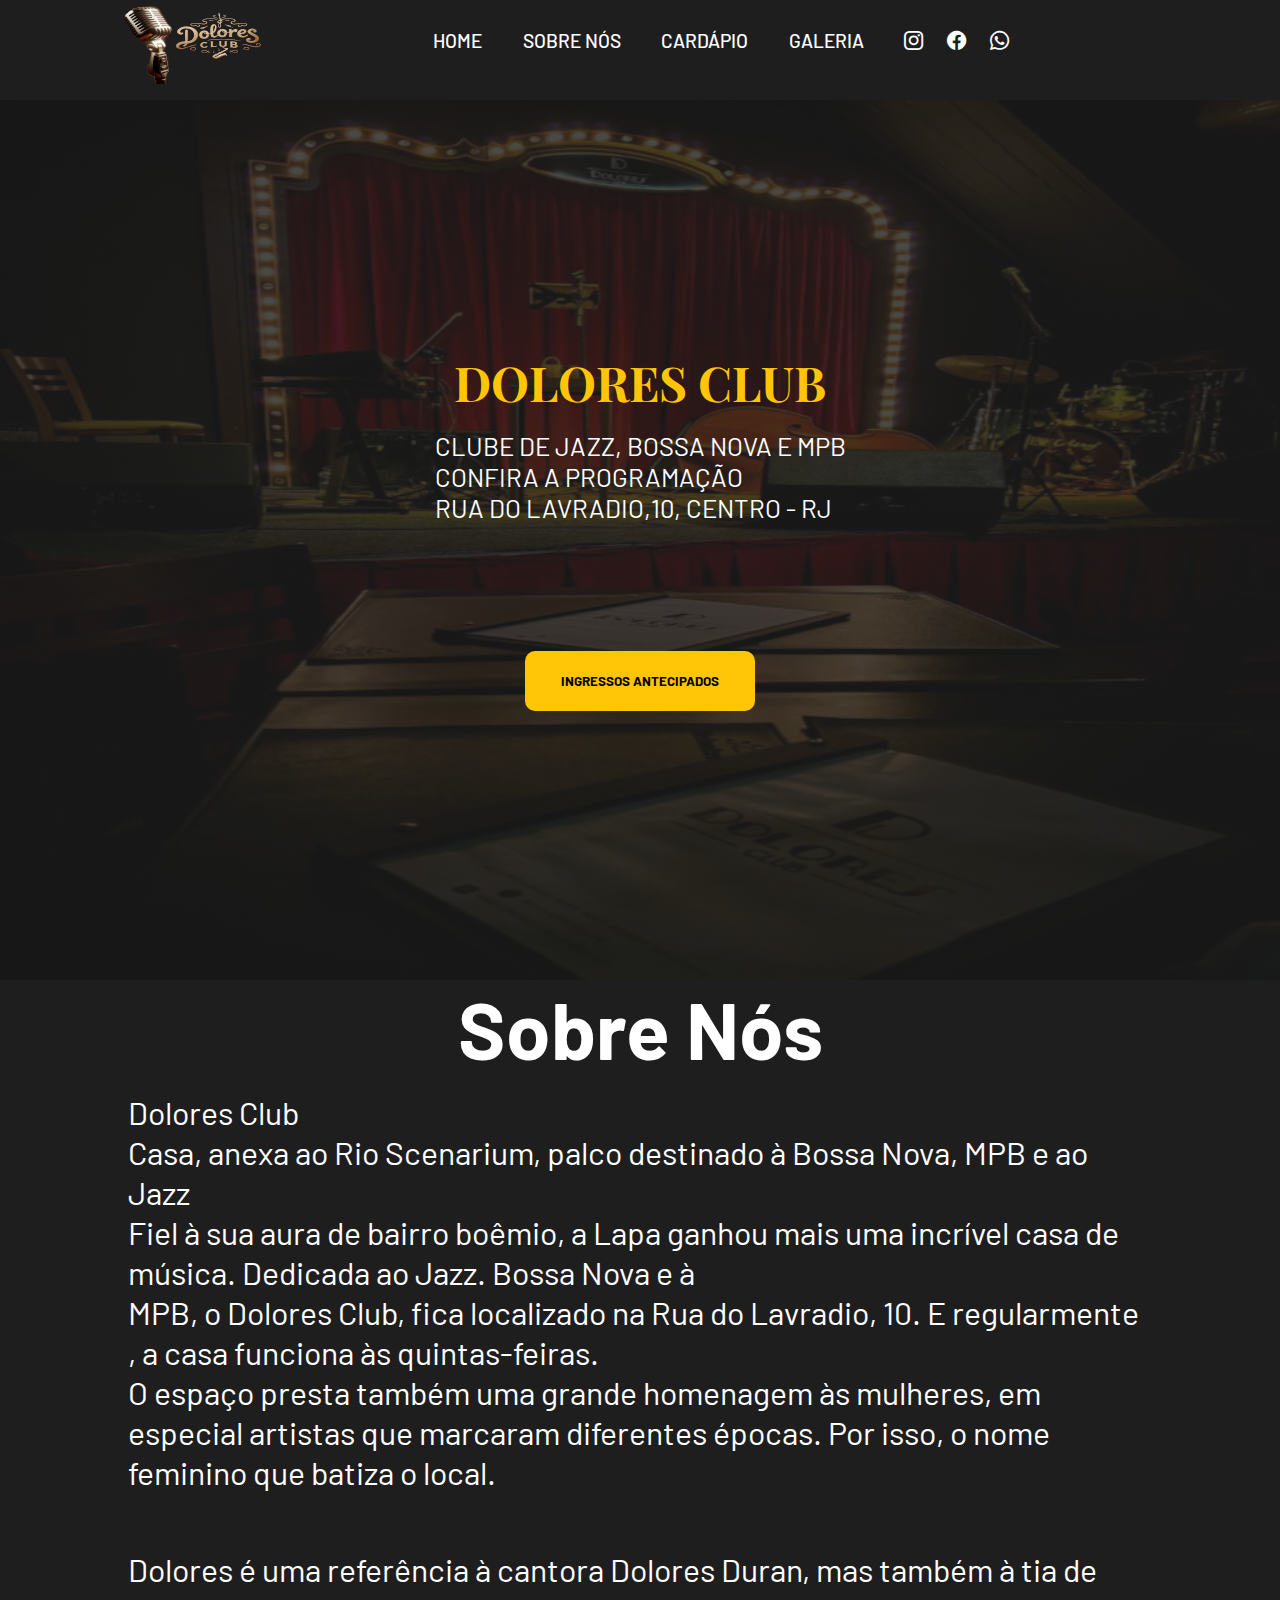
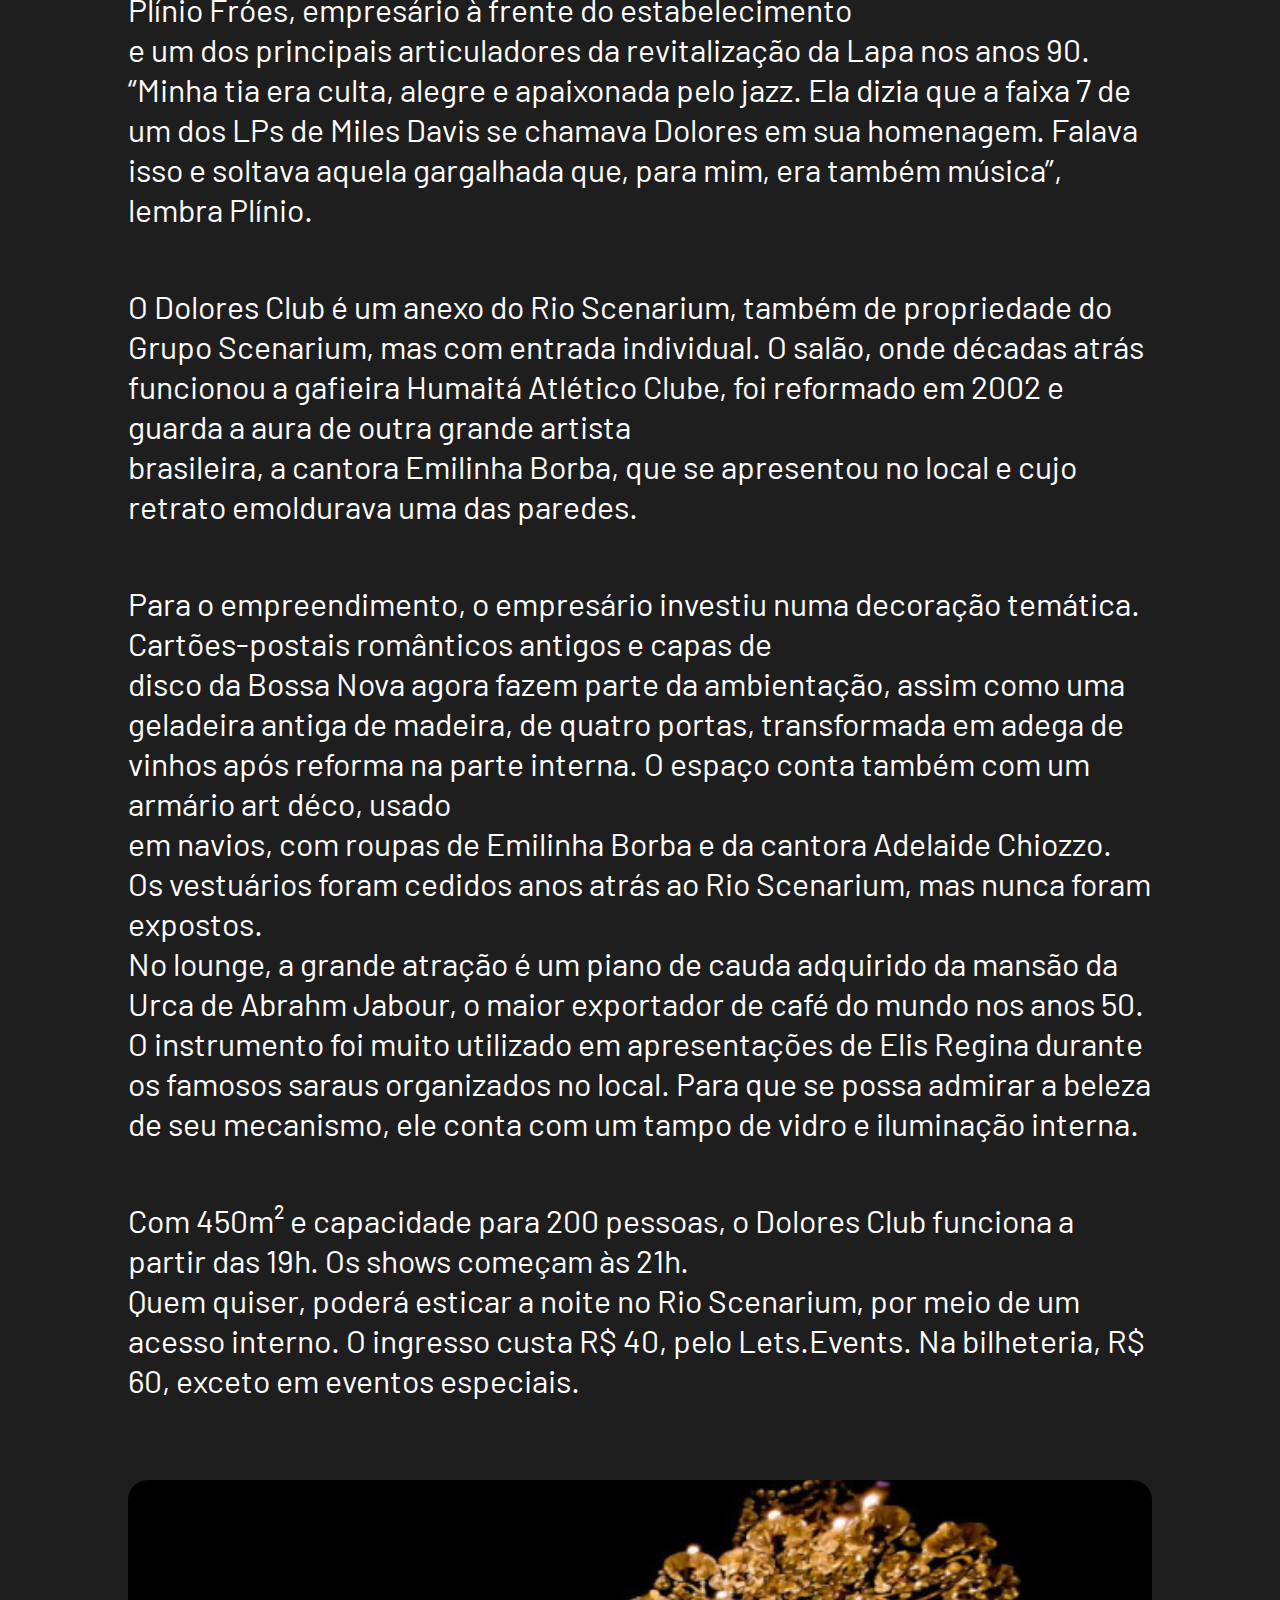
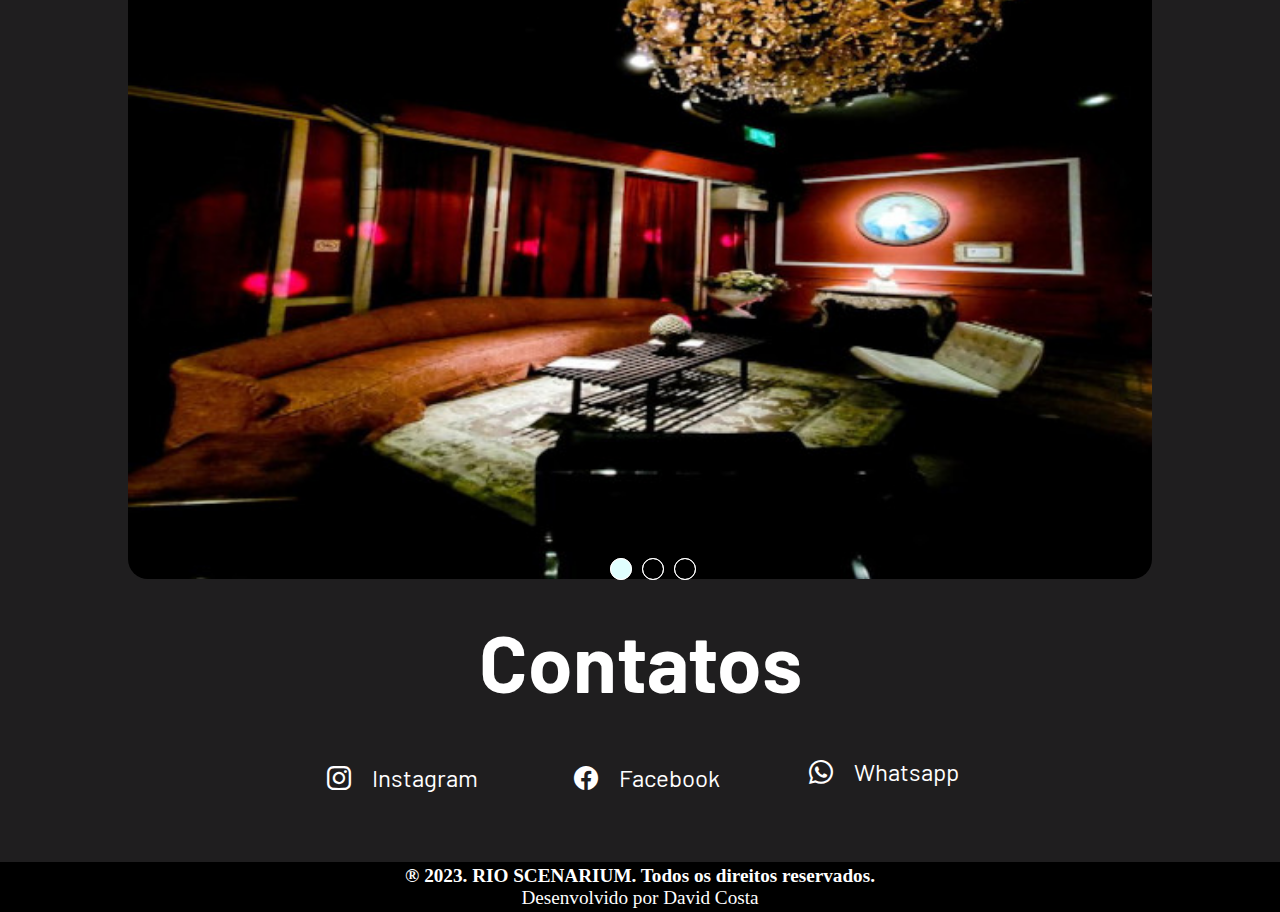
==== commit 6c57945f: "Mudança de logo" ====
--- a/index.html
+++ b/index.html
@@ -13,7 +13,7 @@
   <!--Inicio: Menu navegação-->
   <header class="content">
     <div class="logo">
-      <a href="index.html"><img src="img/logo-removebg-preview.png" alt="logo"></a>
+      <a href="index.html"><img src="img/logo-melhor-removebg-preview.png" alt="logo"></a>
     </div>
 
     <nav data-menu="suave">
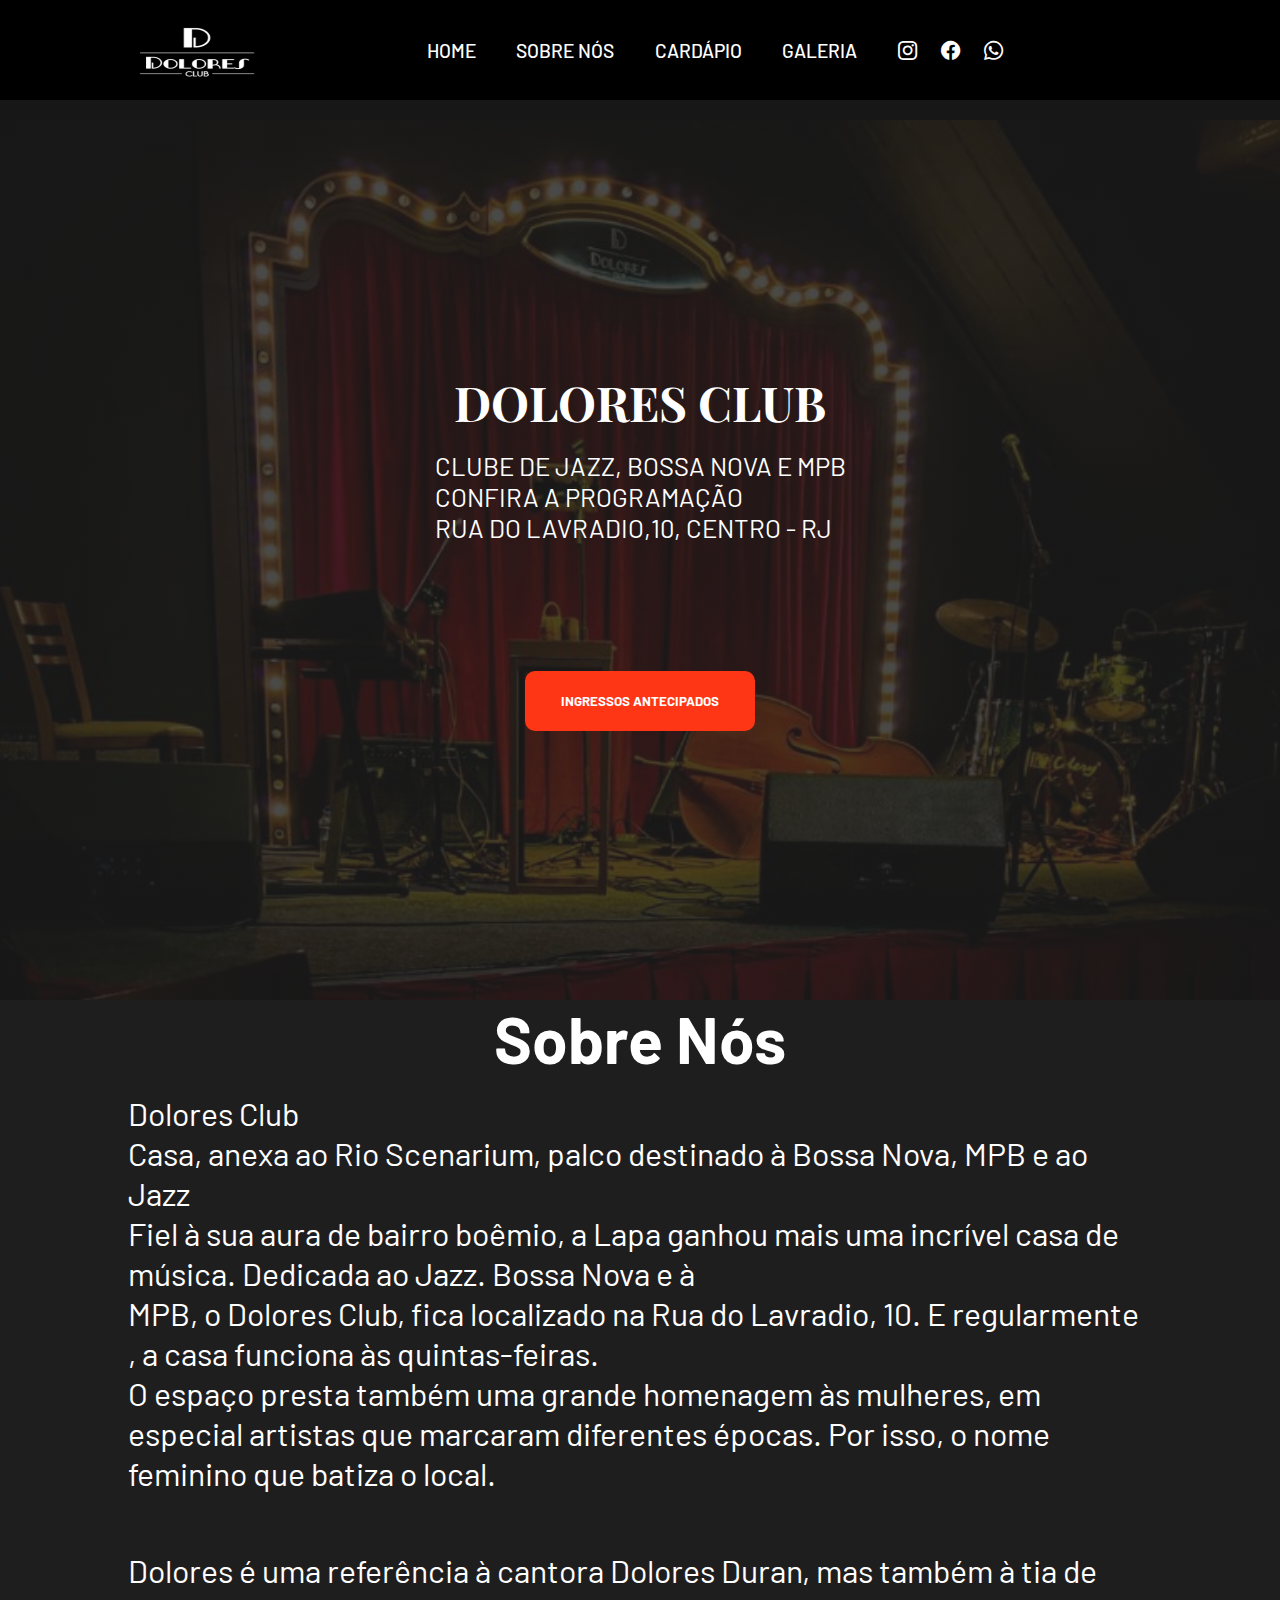
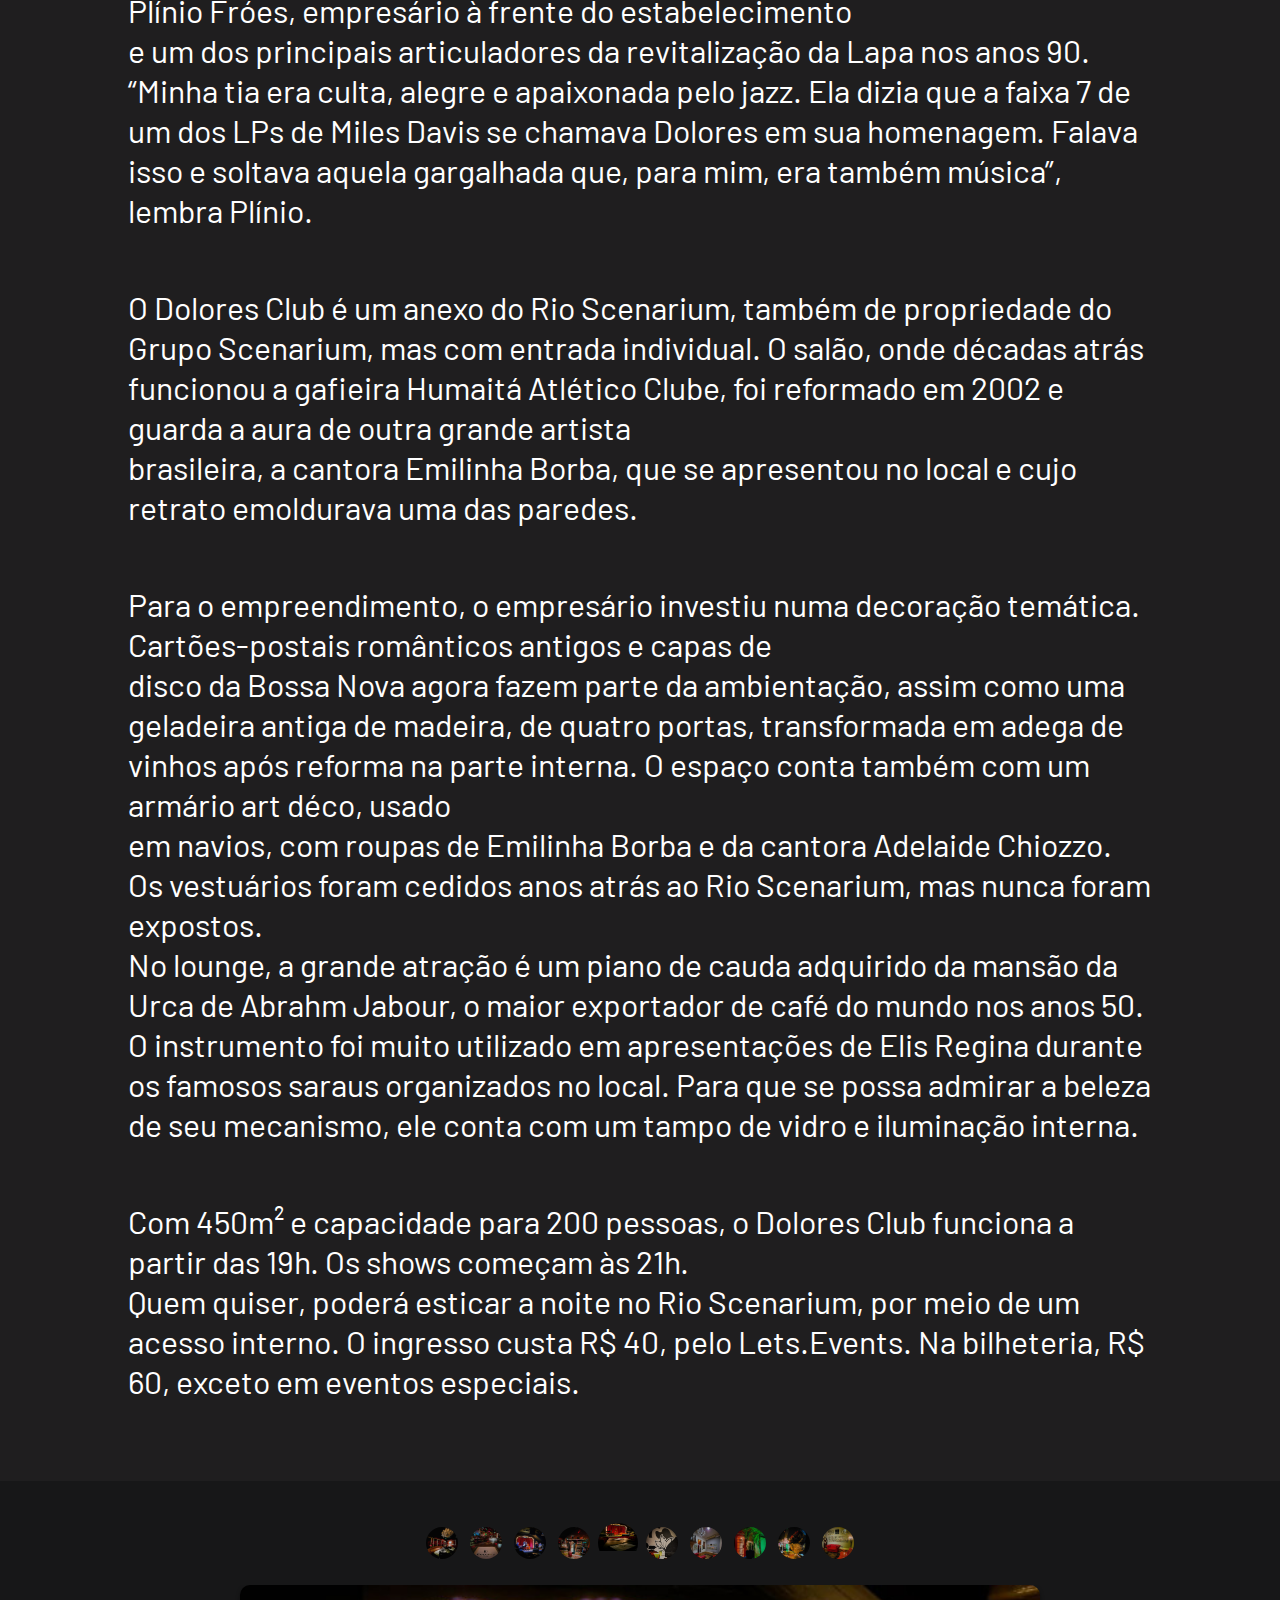
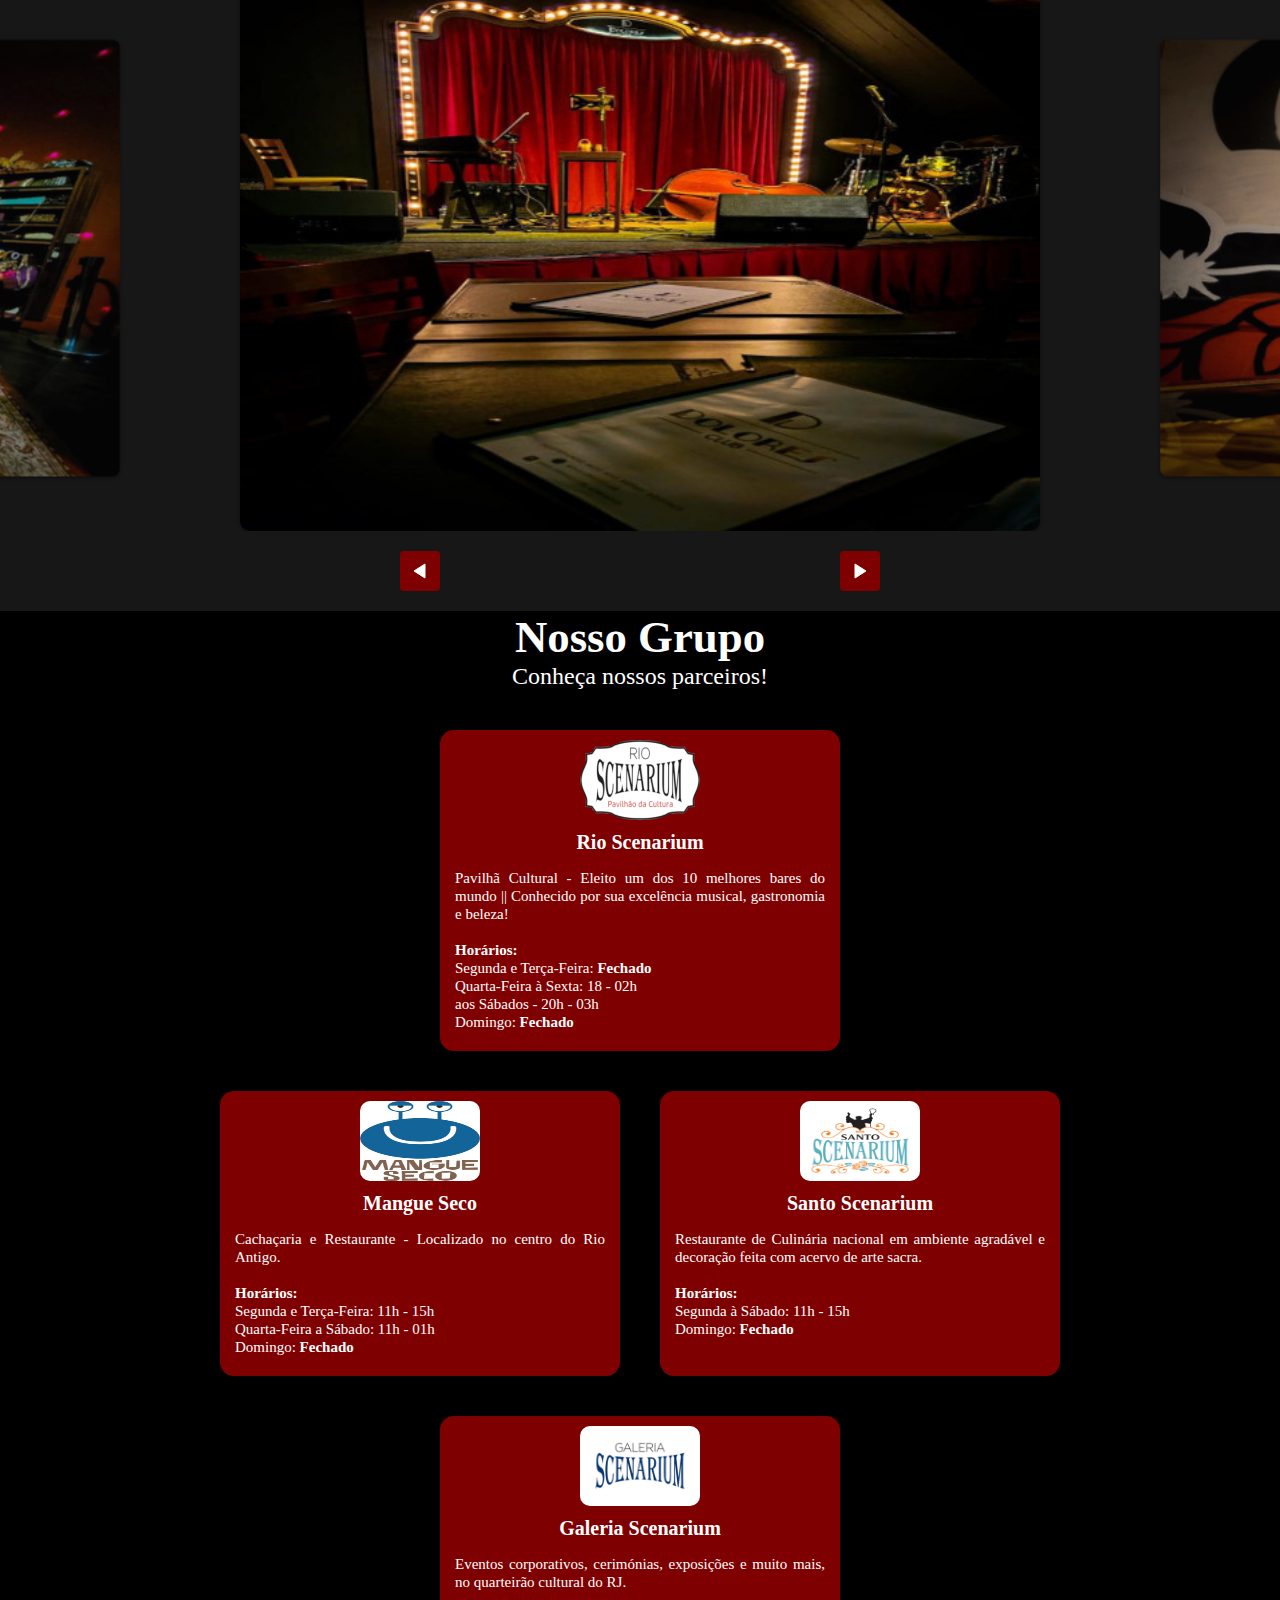
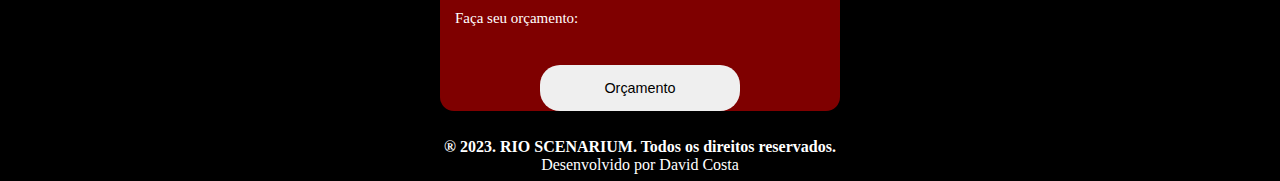
==== commit 14ae3d75: "Check point" ====
--- a/index.html
+++ b/index.html
@@ -5,15 +5,17 @@
   <meta name="viewport" content="width=device-width, initial-scale=1.0">
   <title>Dolores Club</title>
   <link rel="stylesheet" href="css/style.css">
-  <link rel="stylesheet" href="css/slider.css">
+  <link rel="stylesheet" href="css/slide.css">
+  <!--<link rel="stylesheet" href="css/slider.css">-->
   <link rel="stylesheet" href="css/media-query.css">
+  
   <link rel="stylesheet" href="https://cdn.jsdelivr.net/npm/bootstrap-icons@1.11.1/font/bootstrap-icons.css">
 </head>
 <body>
   <!--Inicio: Menu navegação-->
   <header class="content">
     <div class="logo">
-      <a href="index.html"><img src="img/logo-melhor-removebg-preview.png" alt="logo"></a>
+      <a href="index.html"><img src="img/logos/d1Dolores.png" alt="logo"></a>
     </div>
 
     <nav data-menu="suave">
@@ -87,7 +89,38 @@
   </section>
 
   <section class="slider">
-    <div class="slider-content">
+    <ul class="custom-controls">
+      <li><img src="img/thumb1.jpg" alt=""></li>
+      <li><img src="img/thumb2.jpg" alt=""></li>
+      <li><img src="img/thumb3.jpg" alt=""></li>
+      <li><img src="img/thumb4.jpg" alt=""></li>
+      <li><img src="img/thumb5.jpg" alt=""></li>
+      <li><img src="img/thumb6.jpg" alt=""></li>
+      <li><img src="img/thumb7.jpg" alt=""></li>
+      <li><img src="img/thumb8.jpg" alt=""></li>
+      <li><img src="img/thumb9.jpg" alt=""></li>
+      <li><img src="img/thumb10.jpg" alt=""></li>
+    </ul>
+
+    <div class="slide-wrapper">
+      <ul class="slide">
+        <li><img src="img/pc1.jpg" alt=""></li>
+        <li><img src="img/pc2.jpg" alt=""></li>
+        <li><img src="img/pc3.jpg" alt=""></li>
+        <li><img src="img/pc4.jpg" alt=""></li>
+        <li><img src="img/pc5.jpg" alt=""></li>
+        <li><img src="img/pc6.jpg" alt=""></li>
+        <li><img src="img/pc7.jpg" alt=""></li>
+        <li><img src="img/pc8.jpg" alt=""></li>
+        <li><img src="img/pc9.jpg" alt=""></li>
+        <li><img src="img/pc10.jpg" alt=""></li>
+      </ul>
+    </div>
+    <div class="arrow-nav">
+      <button class="prev"></button>
+      <button class="next"></button>
+    </div>
+    <!--<div class="slider-content">
         <input type="radio" name="btn-radio" id="radio1">
         <input type="radio" name="btn-radio" id="radio2">
         <input type="radio" name="btn-radio" id="radio3">
@@ -119,34 +152,69 @@
       <label for="radio3" class="manual-btn"></label>
     </div>
 
-    </div>
+    </div>-->
   </section>
 
-  <!--Inicio - Footer - Contatos-->
-<section class="contatos" id="contatos">
-  <h3>Contatos</h3>
-  <div class="contatos-secao">
-    <div class="item-instagram">
-      <a href="https://www.instagram.com/doloresclub/" target="_blank">
-        <i class="bi bi-instagram"></i>
-        <span>Instagram</span>
-      </a>
-    </div>
-
-    <div class="item-facebook">
-      <a href="https://www.facebook.com/doloresclublavradio" target="_blank">
-        <i class="bi bi-facebook"></i>
-        <span>Facebook</span>
-      </a>
-    </div>
-
-    <div class="item-whatsapp">
-      <a href="https://api.whatsapp.com/send?phone=5521971523095&text=Ol%C3%A1,%20poderia%20me%20ajudar?%20=)" target="_blank">
-        <i class="bi bi-whatsapp"></i>
-        <span>Whatsapp</span>
-      </a>
-    </div>
+  <!--Inicio - Conheça o Grupo - Footer-->
+<section class="container-group">
+  <div class="container">
+    <h3>Nosso Grupo</h3>
+    <p>Conheça nossos parceiros!</p>
+    
+    <!-- Card Item 1-->
+    <div class="cards">
+        <div class="card-item">
+            <img src="img/logos/logo-novo-RS.png" alt="logo-rioscenarium">
+            <p class="nome-user">Rio Scenarium</p>
+            <p class="depoimento-user">Pavilhã Cultural - Eleito um dos 10 melhores bares do mundo || Conhecido por sua excelência musical, gastronomia e beleza! <br><br>
+              <strong>Horários:</strong> <br>
+              Segunda e Terça-Feira: <strong>Fechado</strong><br>
+              Quarta-Feira à Sexta: 18 - 02h <br>
+              aos Sábados - 20h - 03h <br>
+              Domingo: <strong>Fechado</strong></p>
+        </div>
+        <!-- FINAL Card Item 1-->
+
+        <!-- Card Item 2-->
+    <div class="cards">
+        <div class="card-item">
+            <img src="img/logos/Logo mangue - cor copy.jpg" alt="logo-mangueseco">
+            <p class="nome-user">Mangue Seco</p>
+            <p class="depoimento-user">Cachaçaria e Restaurante - Localizado no centro do Rio Antigo. <br><br>
+              <strong>Horários:</strong> <br>
+              Segunda e Terça-Feira: 11h - 15h <br>
+              Quarta-Feira a Sábado: 11h - 01h <br>
+              Domingo: <strong>Fechado</strong>
+            </p>
+        </div>
+        <!-- FINAL Card Item 2-->
+
+        <!-- Card Item 3-->
+    <div class="cards">
+        <div class="card-item">
+            <img src="img/logos/logoSS.jpg" alt="logo-santoscenarium">
+            <p class="nome-user">Santo Scenarium</p>
+            <p class="depoimento-user">Restaurante de Culinária nacional em ambiente agradável e decoração feita com acervo de arte sacra. <br><br>
+              <strong>Horários:</strong> <br>
+              Segunda à Sábado: 11h - 15h <br>
+              Domingo: <strong>Fechado</strong></p>
+        </div>
+        <!-- FINAL Card Item 3-->
+    </div>
+
+     <!-- Card Item 4-->
+    <div class="cards">
+      <div class="card-item">
+          <img src="img/logos/logoGS.jpg" alt="logo-galeria">
+          <p class="nome-user">Galeria Scenarium</p>
+          <p class="depoimento-user">Eventos corporativos, cerimónias, exposições e muito mais, no quarteirão cultural do RJ. <br><br>
+           
+            Faça seu orçamento: <br><br></p>
+            <button>Orçamento</button>
+      </div>
+      <!-- FINAL Card Item 4-->
   </div>
+</div>
 </section>
 
 <footer>
@@ -156,6 +224,6 @@
 </footer>
 
 <script type="module" src="js/script.js"></script>
-<script src="js/modules/slider.js"></script>
+<!--<script src="js/modules/slider.js"></script>-->
 </body>
 </html>--- a/css/style.css
+++ b/css/style.css
@@ -16,7 +16,7 @@
   height: 100vh;
   font-size: 65,5%;
   overflow-x: hidden;
-  background-color: #1f1e1f;
+  background-color: #171718;
 }
 
 .content {
@@ -25,8 +25,8 @@
   display: flex;
   justify-content: space-around;
   align-items: center;
-  background-color: #1f1e1f;
-  padding: 40px;
+  background-color: black;
+  padding: 50px;
   position: sticky;
   top: 0;
   z-index: 9999;
@@ -39,8 +39,8 @@
 }
 
 .logo img {
-  width: 100%;
-  height: 100%;
+  width: 150px;
+  height: 100px;
 }
 
 .content .list-menu {
@@ -111,7 +111,7 @@
 }
 
 .first-section h1 {
-  color: #ffc506;
+  color: white;
   font-size: 3rem;
   text-transform: uppercase;
   margin-bottom: 1rem;
@@ -132,7 +132,7 @@
   height: 60px;
   cursor: pointer;
   text-transform: uppercase;
-  background-color: #ffc506;
+  background-color: #ff3616;
   border-radius: 10px;
   font-weight: 700;
   margin-top: 5rem;
@@ -141,17 +141,17 @@
 }
 
 .btn button a {
-  color: black;
+  color: white;
+  font-weight: bold;
 }
 
 .btn button a:hover {
-  color: #ffc506;
+  color: #ff3616;
 }
 
 .btn button:hover {
-  border: 1px solid #ffc506;
+  border: 1px solid #ff3616;
   background-color: transparent;
-  color: #ffc506;
 }
 
 .btn {
@@ -186,7 +186,7 @@
 }
 
 .contentsobre h2 {
-  font-size: 5rem;
+  font-size: 4rem;
   margin-bottom: 1rem;
 }
 
@@ -198,8 +198,8 @@
   font-size: 2rem;
 }
 
-/*Contato - Footer*/
-.contatos {
+/*Conheça Grupo - Footer*/
+/*.contatos {
   font-family: 'Barlow', sans-serif;
   width: 100vw;
   background-color: #1f1e1f;
@@ -256,13 +256,84 @@
   background: #70D68E;
   border-radius: 40px; 
   transition: all 500ms ease-in;
-}
+}*/
+
+/*LOGOS DO GRUPO SCENARIUM*/
+.container-group {
+  background-color: black;
+}
+.container-group h3 {
+  color: white;
+  font-size: 2.8rem;
+  text-align: center;
+}
+
+.container-group p {
+  color: white;
+  font-size: 1.5rem;
+  text-align: center;
+  margin-bottom: 20px;
+}
+
+.cards {
+  display: flex;
+  justify-content: center;
+  flex-wrap: wrap;
+}
+
+.container .card-item {
+  background-color: #7f0000;
+  margin: 20px;
+  border-radius: 14px;
+  text-align: center;
+  width: 400px;
+  transition: 0.3s;
+  line-height: 1.2;
+}
+
+.container .card-item:hover {
+  margin-top: -2px;
+  border: 1px solid #ff3616;
+  background-color: transparent;
+}
+
+.container .card-item img {
+  border-radius: 10px;
+  width: 120px;
+  height: 80px;
+  display: block;
+  margin: 10px auto;
+}
+
+.container .card-item .nome-user {
+  font-weight: 600;
+  font-size: 20px;
+  margin-bottom: 15px;
+  transition: 0.3;
+}
+
+.container .card-item .depoimento-user {
+  font-size: 15px;
+  padding: 0 15px;
+  transition: 0.3s;
+  text-align: justify;
+}
+
+.container .card-item button {
+  cursor: pointer;
+  font-size: .9rem;
+  margin: 0 auto;
+  width: 50%;
+  border-radius: 20px;
+  padding: 15px;
+}
+
 /*Footer*/
 footer {
   height: 50px;
   background-color: black;
   color: white;
-  font-size: 1.2rem;
+  font-size: 1rem;
   font-size: flex;
   display: flex;
   align-items: center;
--- a/css/slide.css
+++ b/css/slide.css
@@ -0,0 +1,108 @@
+
+ul {
+  padding: 0;
+  margin: 0;
+  list-style: none;
+}
+
+img {
+  display: block;
+  width: 100%;
+}
+
+.slide-wrapper {
+  overflow: hidden;
+}
+
+.slide {
+  display: flex;
+}
+
+.slide:hover {
+  will-change: transform;
+}
+
+.slide li {
+  flex-shrink: 0; /*Para que as imagens não diminuir para caber na secao*/
+  width: 80vw;
+  max-width: 800px;
+  margin: 0 20px;
+
+  border-radius: 10px;
+  overflow: hidden;
+  box-shadow: 0 2px 4px rgba(0, 0, 0, 0.4);
+  opacity: .8;
+  transform: scale(.8);
+  transition: .4s;
+}
+
+.slide li.active {
+  opacity: 1;
+  transform: scale(1);
+}
+
+[data-control="slide"] {
+  display: flex;
+  justify-content: center;
+  margin-top: 20px;
+}
+
+[data-control="slide"] li a{
+  display: block;
+  width: 12px;
+  height: 12px;
+  background-color: #fb5;
+  border-radius: 50%;
+  overflow: hidden;
+  text-indent: -999px;
+  margin: 5px;
+}
+
+[data-control="slide"] li.active a, [data-control="slide"] li a:hover{
+  background-color: #e54;
+}
+
+.custom-controls {
+  display: flex;
+  justify-content: center;
+  margin-top: 40px;
+  margin-bottom: 20px;
+  flex-wrap: wrap;
+}
+
+.custom-controls li {
+  opacity: .8;
+  transform: scale(.8);
+  width: 40px;
+  height: 40px;
+  border-radius: 50%;
+  overflow: hidden;
+  margin: 2px;
+  box-shadow: 0 2px 2px rgba(0, 0, 0, 0.5s);
+  transition: .3s;
+}
+
+.custom-controls li.active {
+  opacity: 1;
+  transform: scale(1);
+}
+
+.arrow-nav {
+  display: flex;
+  justify-content: space-evenly;
+  margin: 20px 0 ;
+}
+
+.arrow-nav button {
+  cursor: pointer;
+  border: none;
+  border-radius: 4px;
+  color: white;
+  width: 40px;
+  height: 40px;
+  background: #7f0000 url('../img/arrow.svg') center center no-repeat;
+}
+
+.arrow-nav button.prev {
+  transform: rotate(-180deg);
+}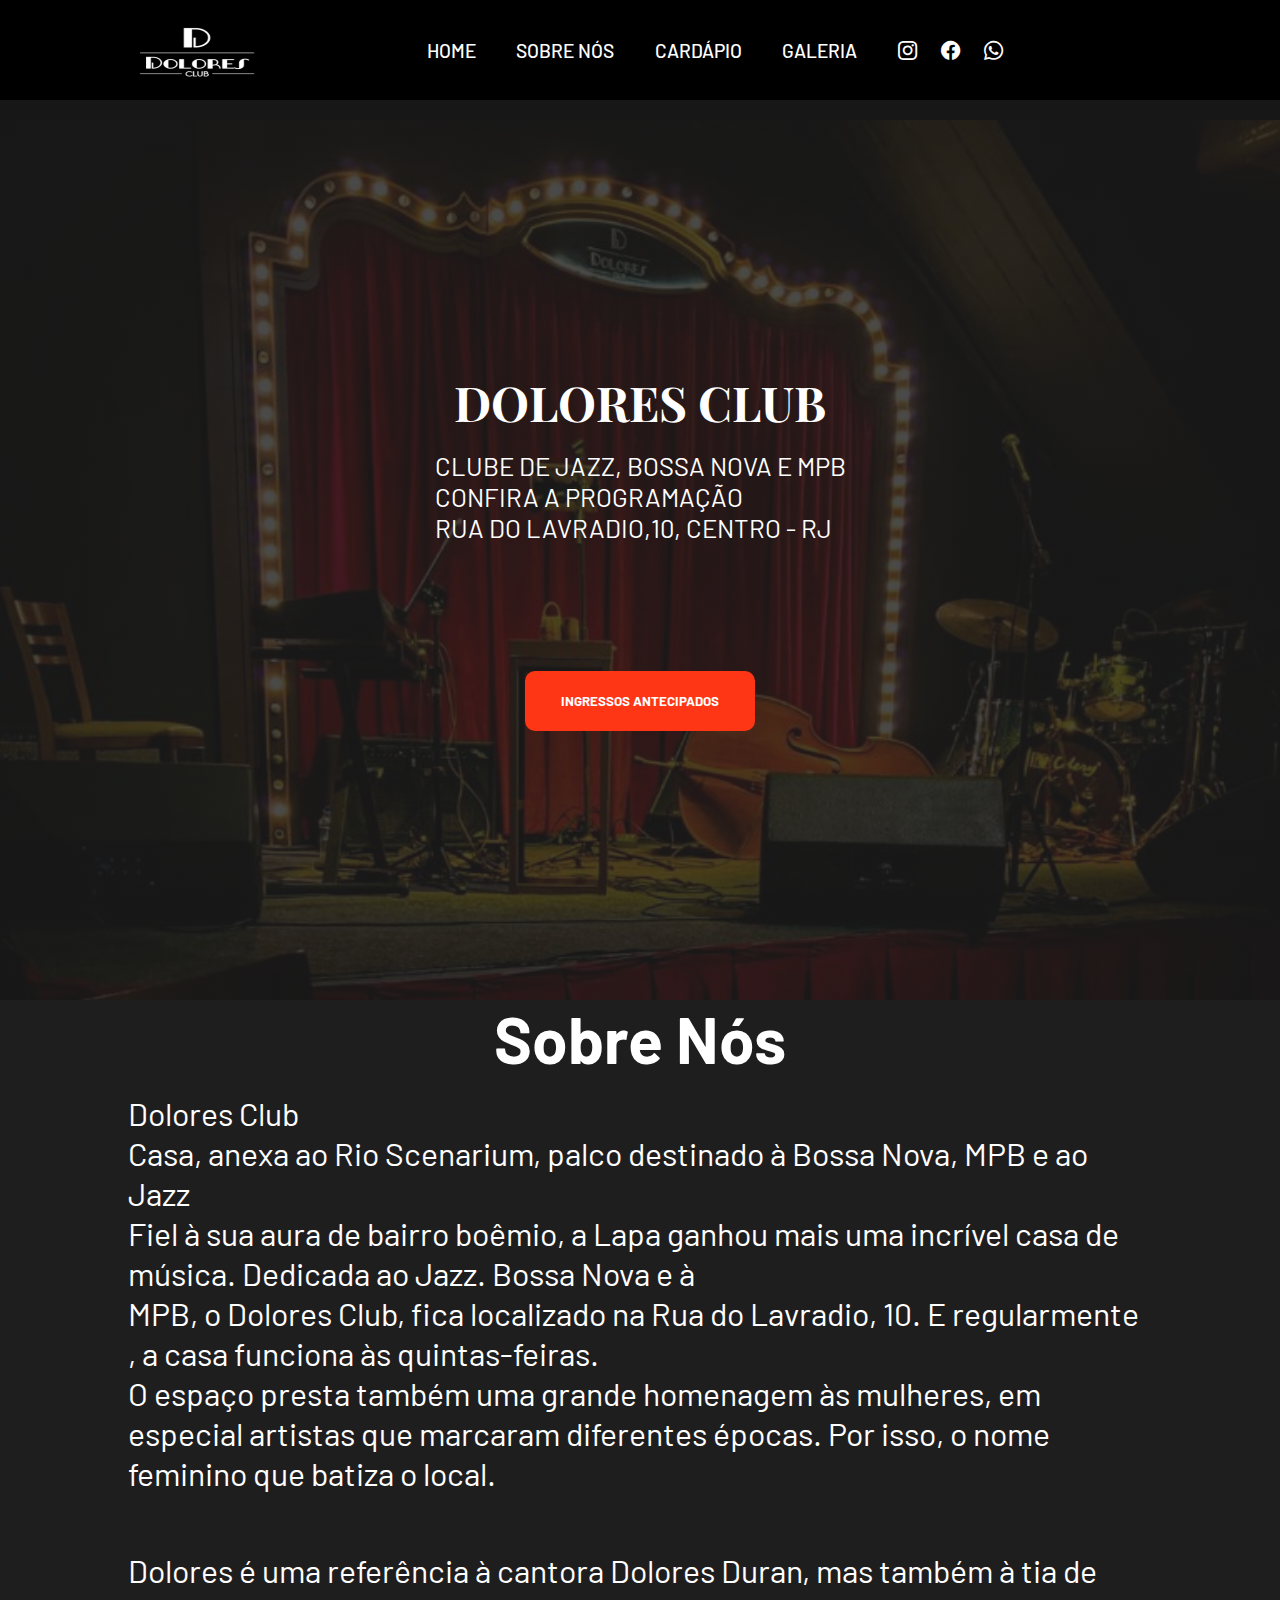
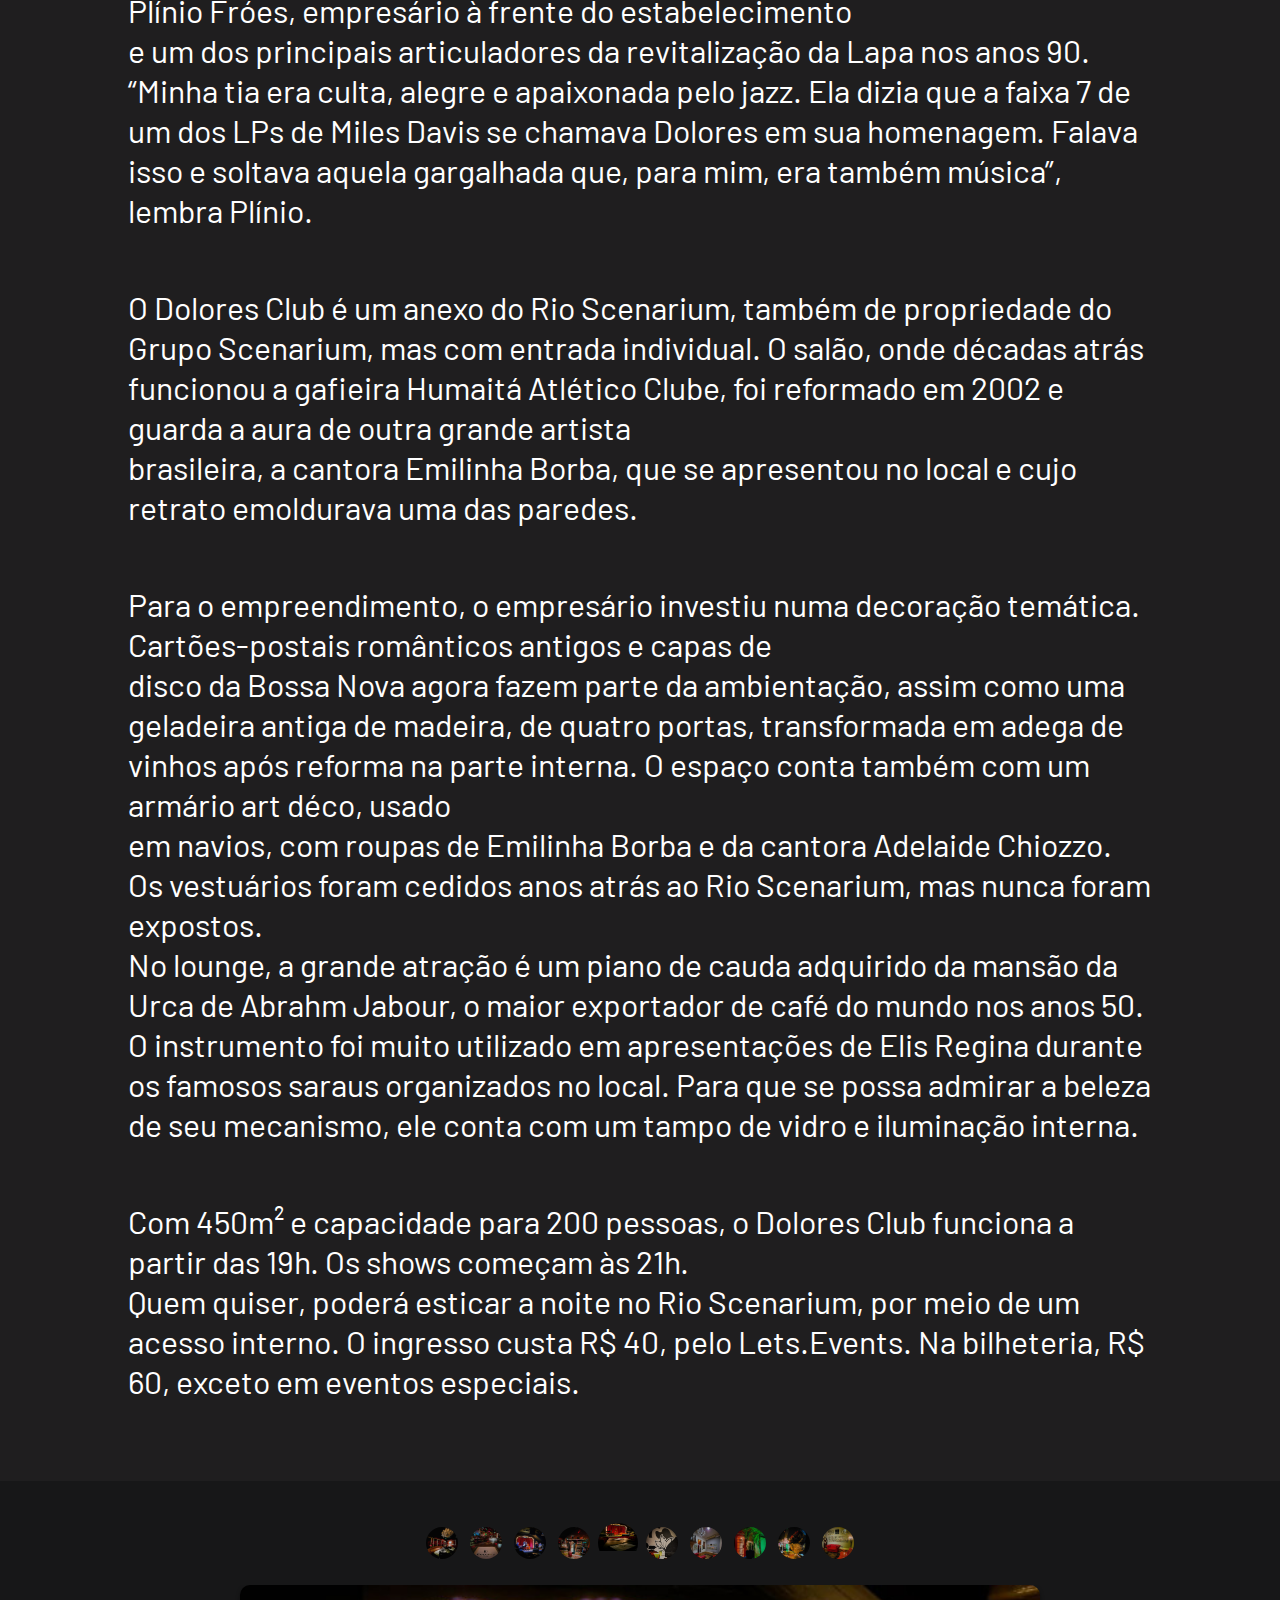
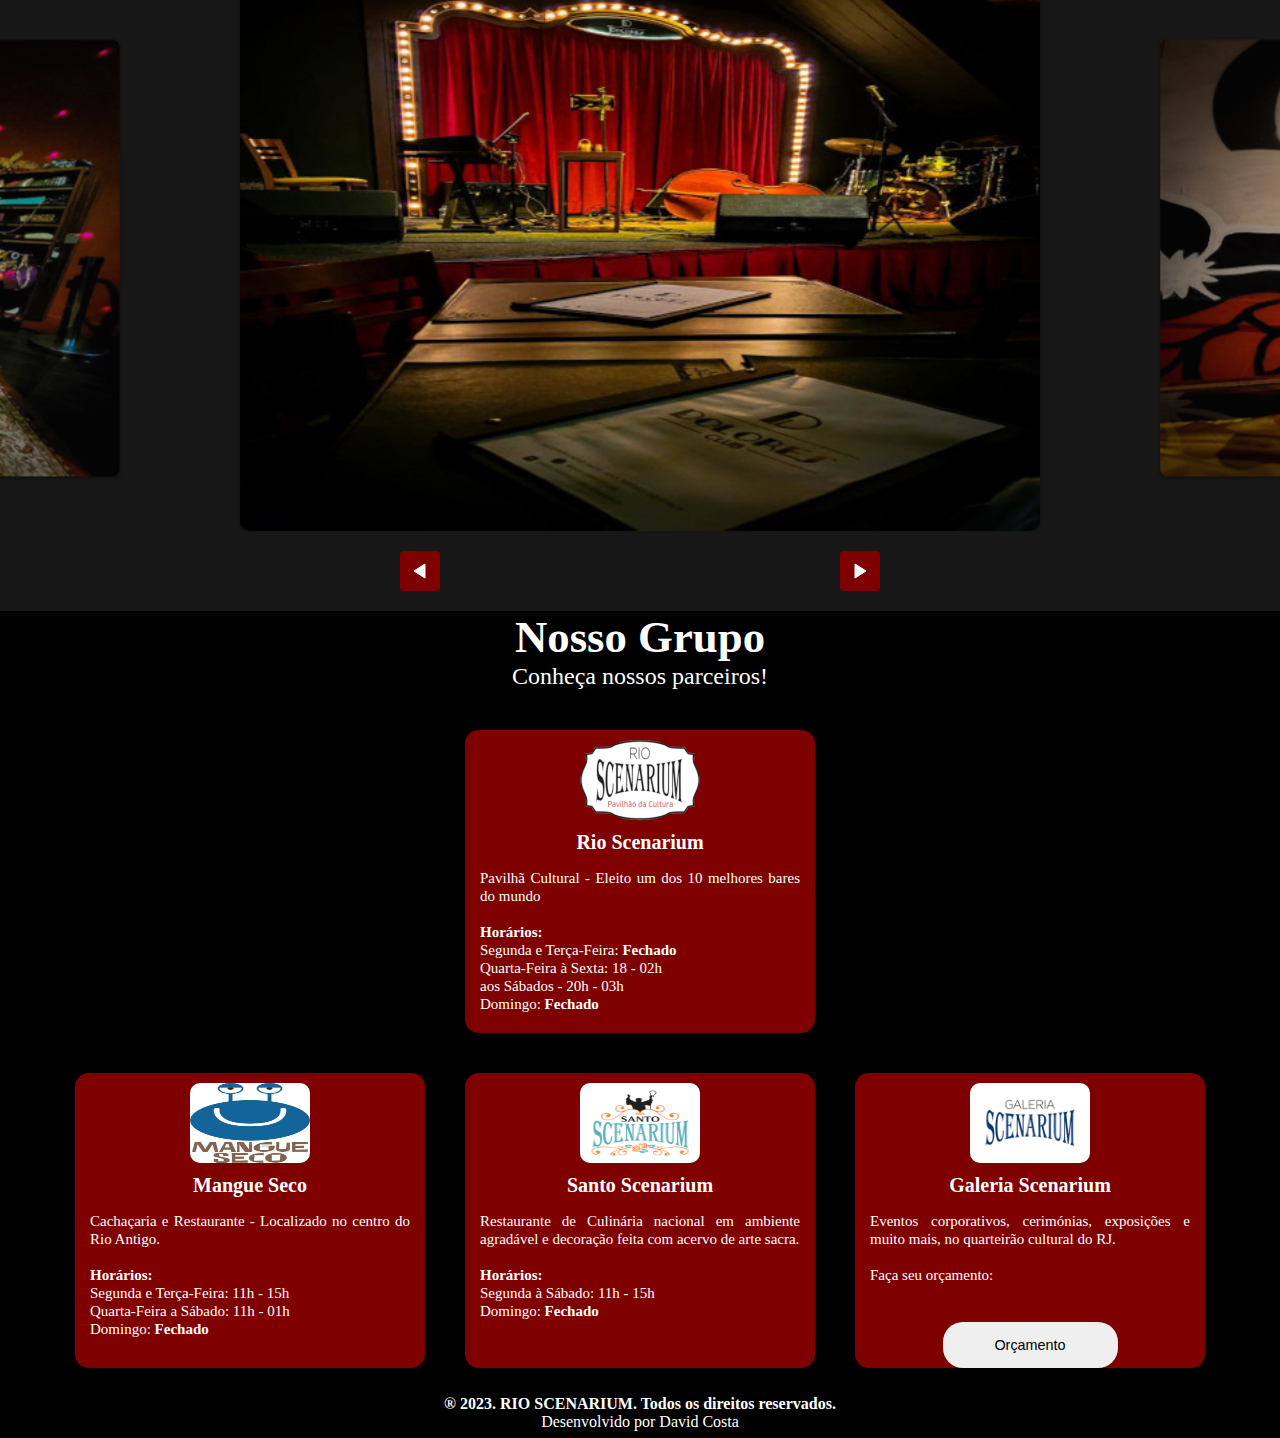
==== commit c40c2322: "Finalizado ajuste cards" ====
--- a/index.html
+++ b/index.html
@@ -166,7 +166,7 @@
         <div class="card-item">
             <img src="img/logos/logo-novo-RS.png" alt="logo-rioscenarium">
             <p class="nome-user">Rio Scenarium</p>
-            <p class="depoimento-user">Pavilhã Cultural - Eleito um dos 10 melhores bares do mundo || Conhecido por sua excelência musical, gastronomia e beleza! <br><br>
+            <p class="depoimento-user">Pavilhã Cultural - Eleito um dos 10 melhores bares do mundo <br><br>
               <strong>Horários:</strong> <br>
               Segunda e Terça-Feira: <strong>Fechado</strong><br>
               Quarta-Feira à Sexta: 18 - 02h <br>
--- a/css/style.css
+++ b/css/style.css
@@ -286,7 +286,7 @@
   margin: 20px;
   border-radius: 14px;
   text-align: center;
-  width: 400px;
+  width: 350px;
   transition: 0.3s;
   line-height: 1.2;
 }
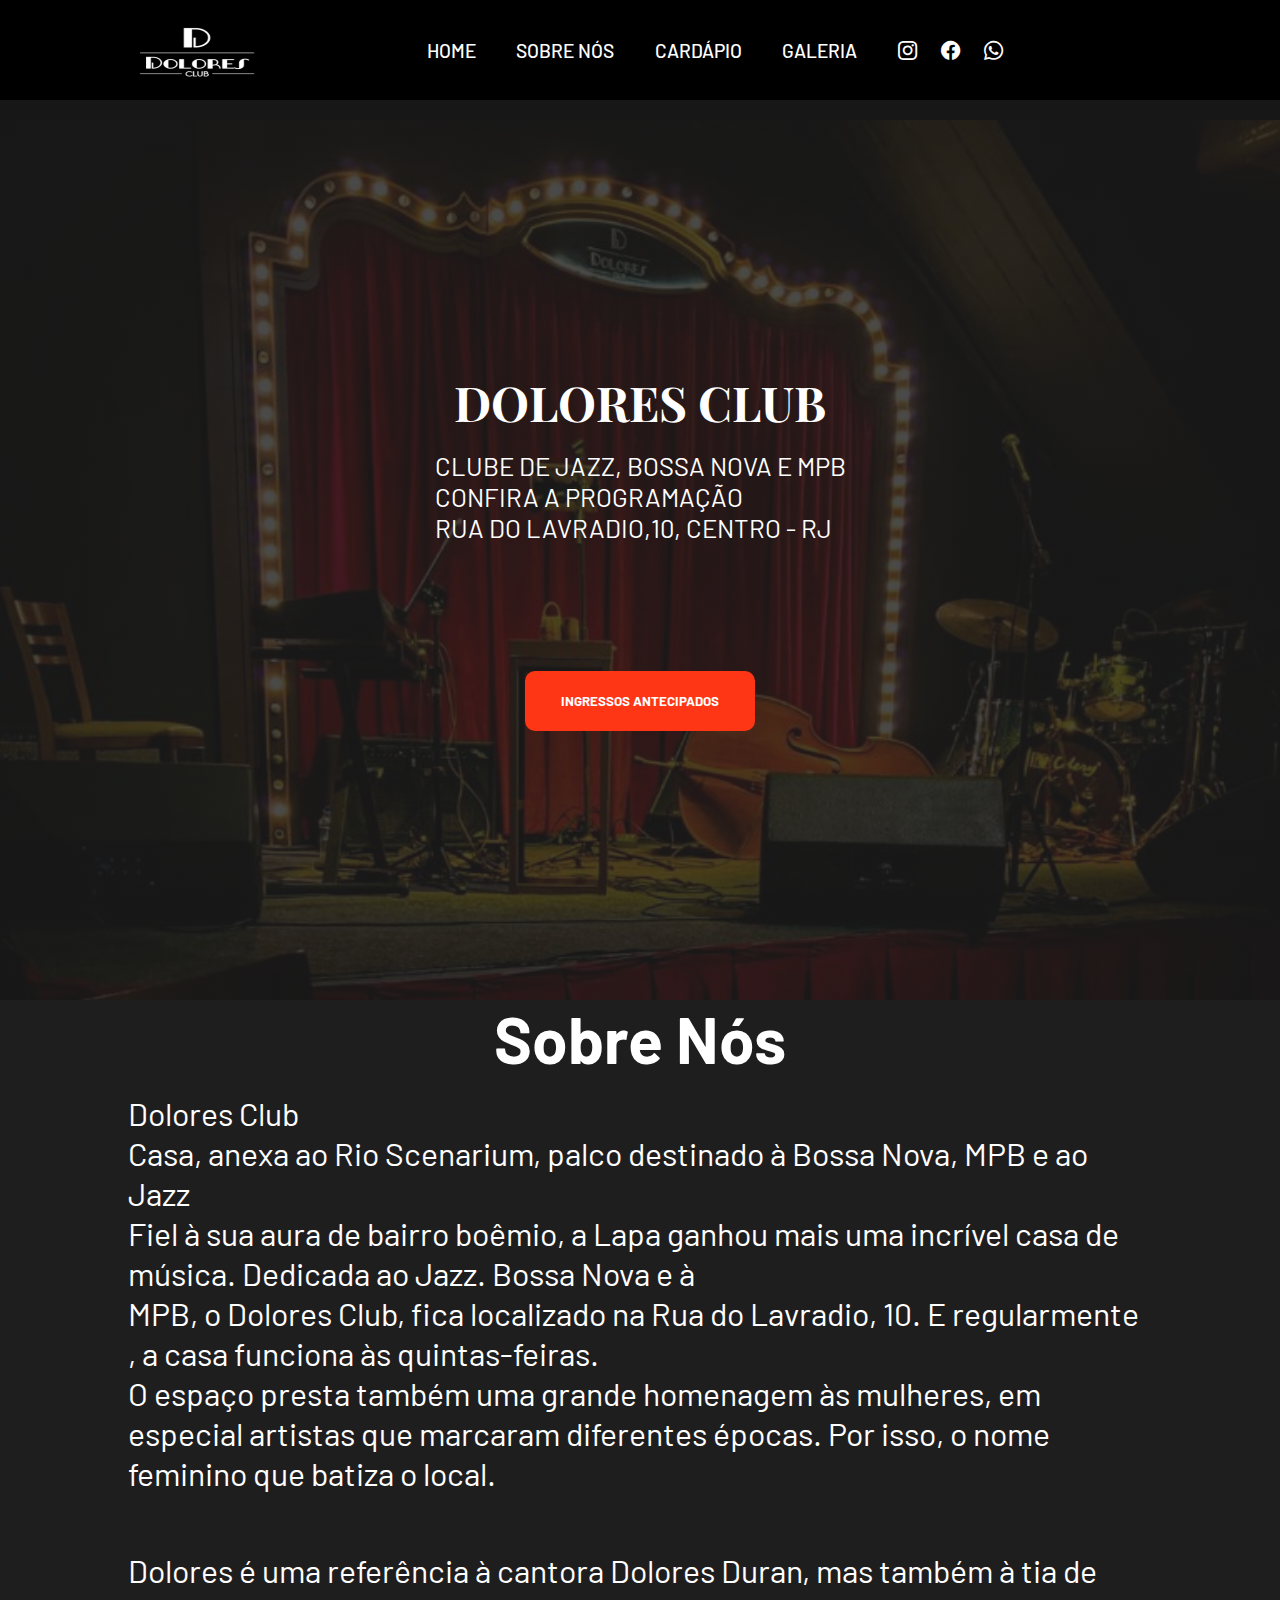
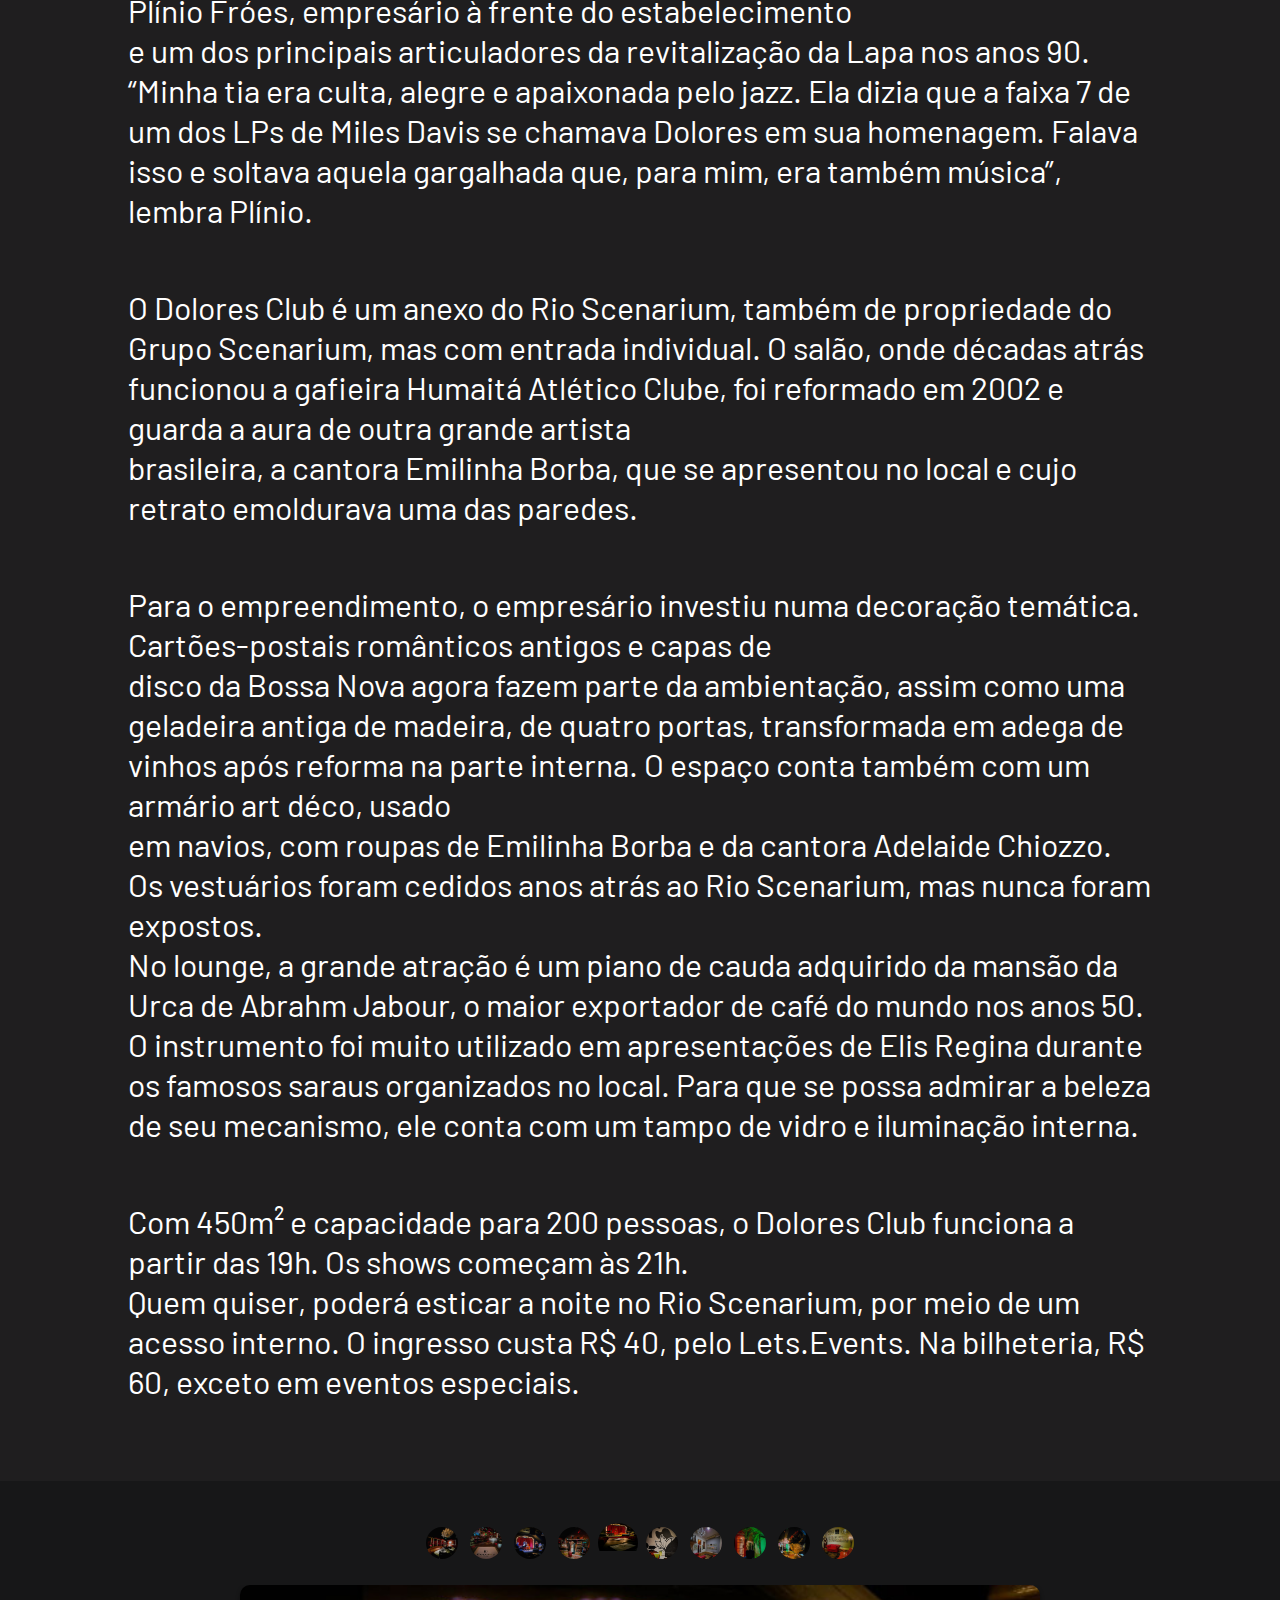
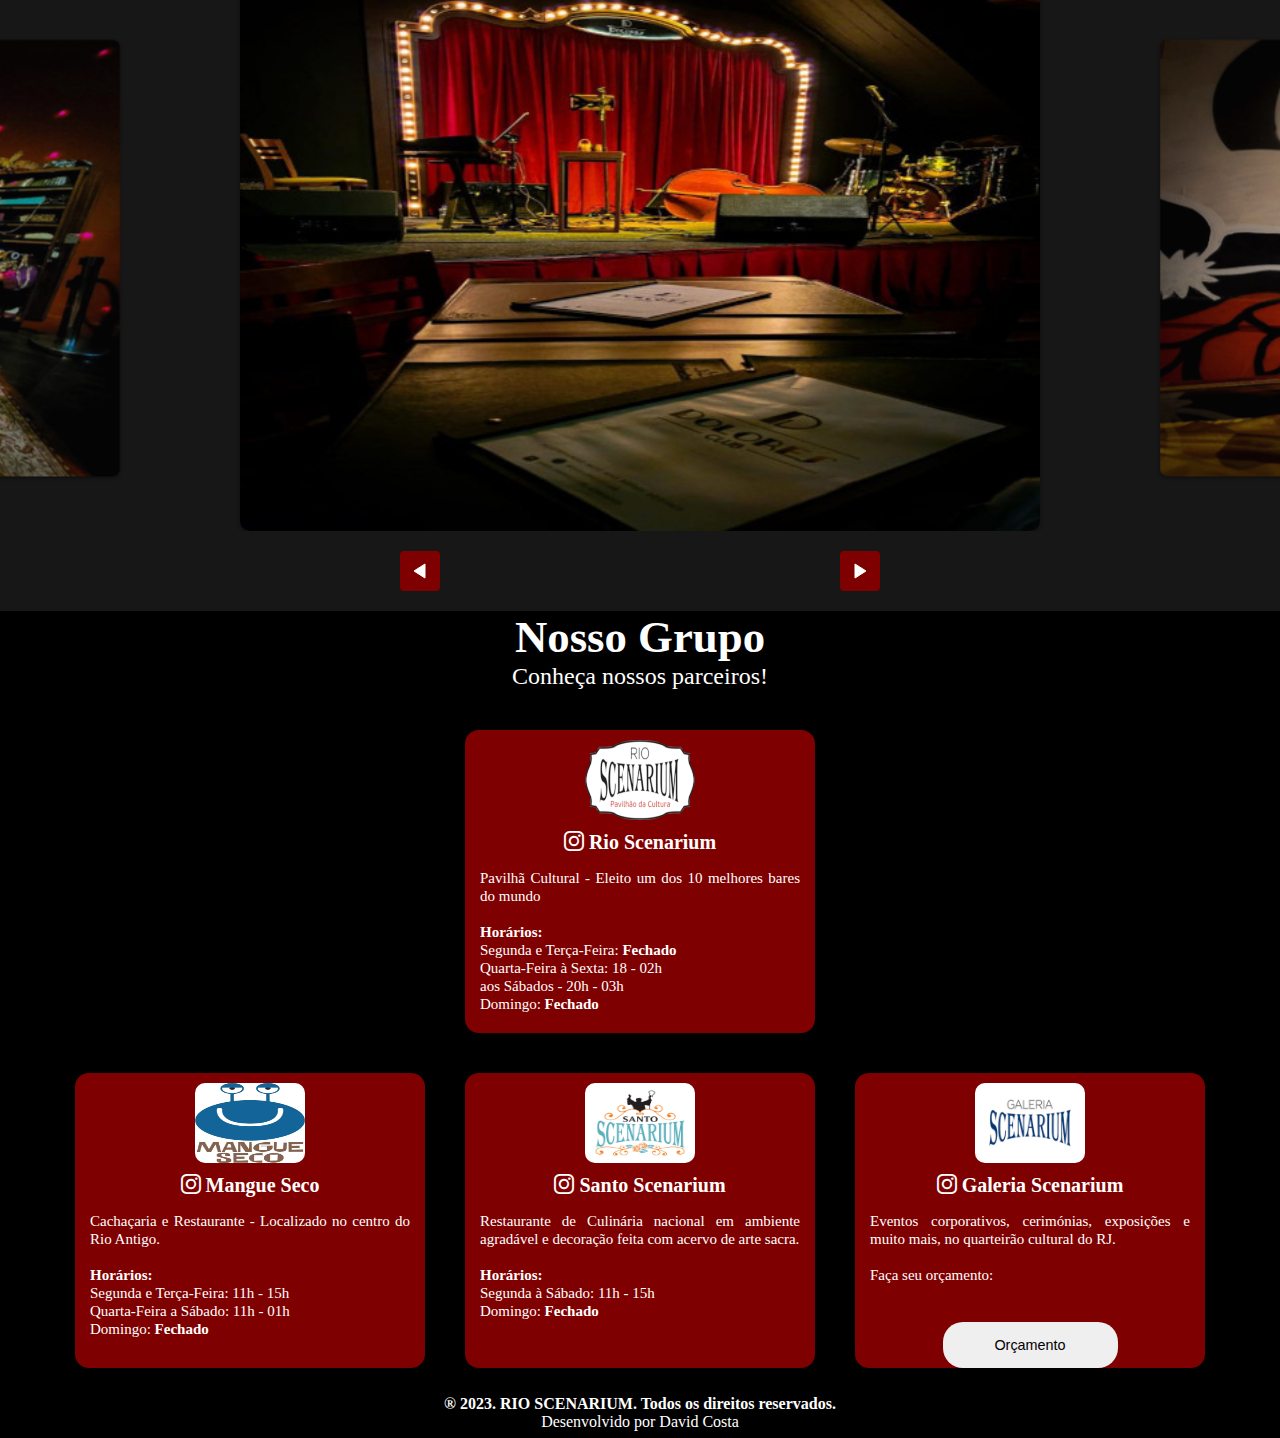
==== commit b8633e0b: "Ancoras colocadas" ====
--- a/index.html
+++ b/index.html
@@ -165,7 +165,7 @@
     <div class="cards">
         <div class="card-item">
             <img src="img/logos/logo-novo-RS.png" alt="logo-rioscenarium">
-            <p class="nome-user">Rio Scenarium</p>
+            <p class="nome-user"><i class="bi bi-instagram"></i> <a href="https://www.instagram.com/rioscenarium/" target="_blank">Rio Scenarium</a></p>
             <p class="depoimento-user">Pavilhã Cultural - Eleito um dos 10 melhores bares do mundo <br><br>
               <strong>Horários:</strong> <br>
               Segunda e Terça-Feira: <strong>Fechado</strong><br>
@@ -179,7 +179,7 @@
     <div class="cards">
         <div class="card-item">
             <img src="img/logos/Logo mangue - cor copy.jpg" alt="logo-mangueseco">
-            <p class="nome-user">Mangue Seco</p>
+            <p class="nome-user"><i class="bi bi-instagram"></i> <a href="https://www.instagram.com/manguesecocachacaria/" target="_blank">Mangue Seco</a></p>
             <p class="depoimento-user">Cachaçaria e Restaurante - Localizado no centro do Rio Antigo. <br><br>
               <strong>Horários:</strong> <br>
               Segunda e Terça-Feira: 11h - 15h <br>
@@ -193,7 +193,7 @@
     <div class="cards">
         <div class="card-item">
             <img src="img/logos/logoSS.jpg" alt="logo-santoscenarium">
-            <p class="nome-user">Santo Scenarium</p>
+            <p class="nome-user"><i class="bi bi-instagram"></i> <a href="https://www.instagram.com/santo_scenarium/" target="_blank">Santo Scenarium</a></p>
             <p class="depoimento-user">Restaurante de Culinária nacional em ambiente agradável e decoração feita com acervo de arte sacra. <br><br>
               <strong>Horários:</strong> <br>
               Segunda à Sábado: 11h - 15h <br>
@@ -206,7 +206,7 @@
     <div class="cards">
       <div class="card-item">
           <img src="img/logos/logoGS.jpg" alt="logo-galeria">
-          <p class="nome-user">Galeria Scenarium</p>
+          <p class="nome-user"><i class="bi bi-instagram"></i> <a href="https://www.instagram.com/galeria.scenarium/" target="_blank">Galeria Scenarium</a></p>
           <p class="depoimento-user">Eventos corporativos, cerimónias, exposições e muito mais, no quarteirão cultural do RJ. <br><br>
            
             Faça seu orçamento: <br><br></p>
--- a/css/style.css
+++ b/css/style.css
@@ -299,7 +299,7 @@
 
 .container .card-item img {
   border-radius: 10px;
-  width: 120px;
+  width: 110px;
   height: 80px;
   display: block;
   margin: 10px auto;
@@ -310,6 +310,9 @@
   font-size: 20px;
   margin-bottom: 15px;
   transition: 0.3;
+}
+ .card-item .nome-user a{
+  color: white;
 }
 
 .container .card-item .depoimento-user {
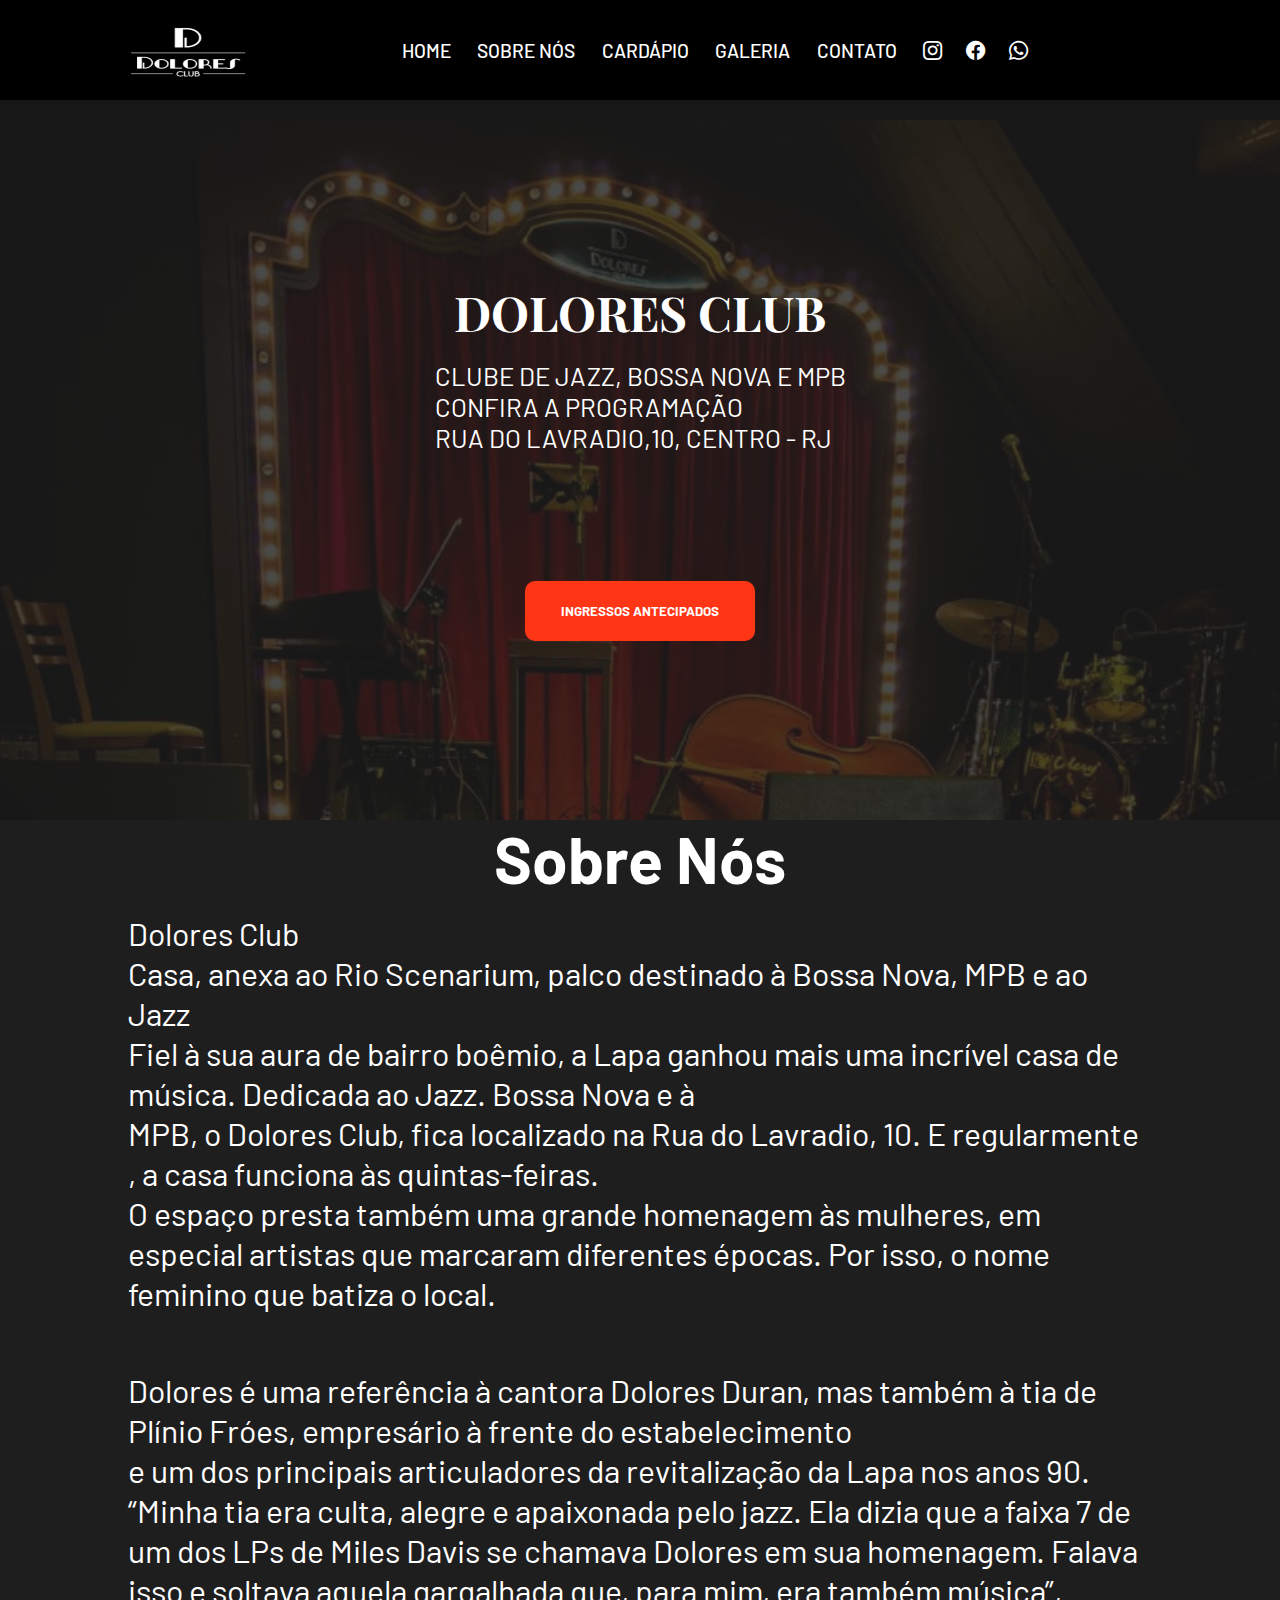
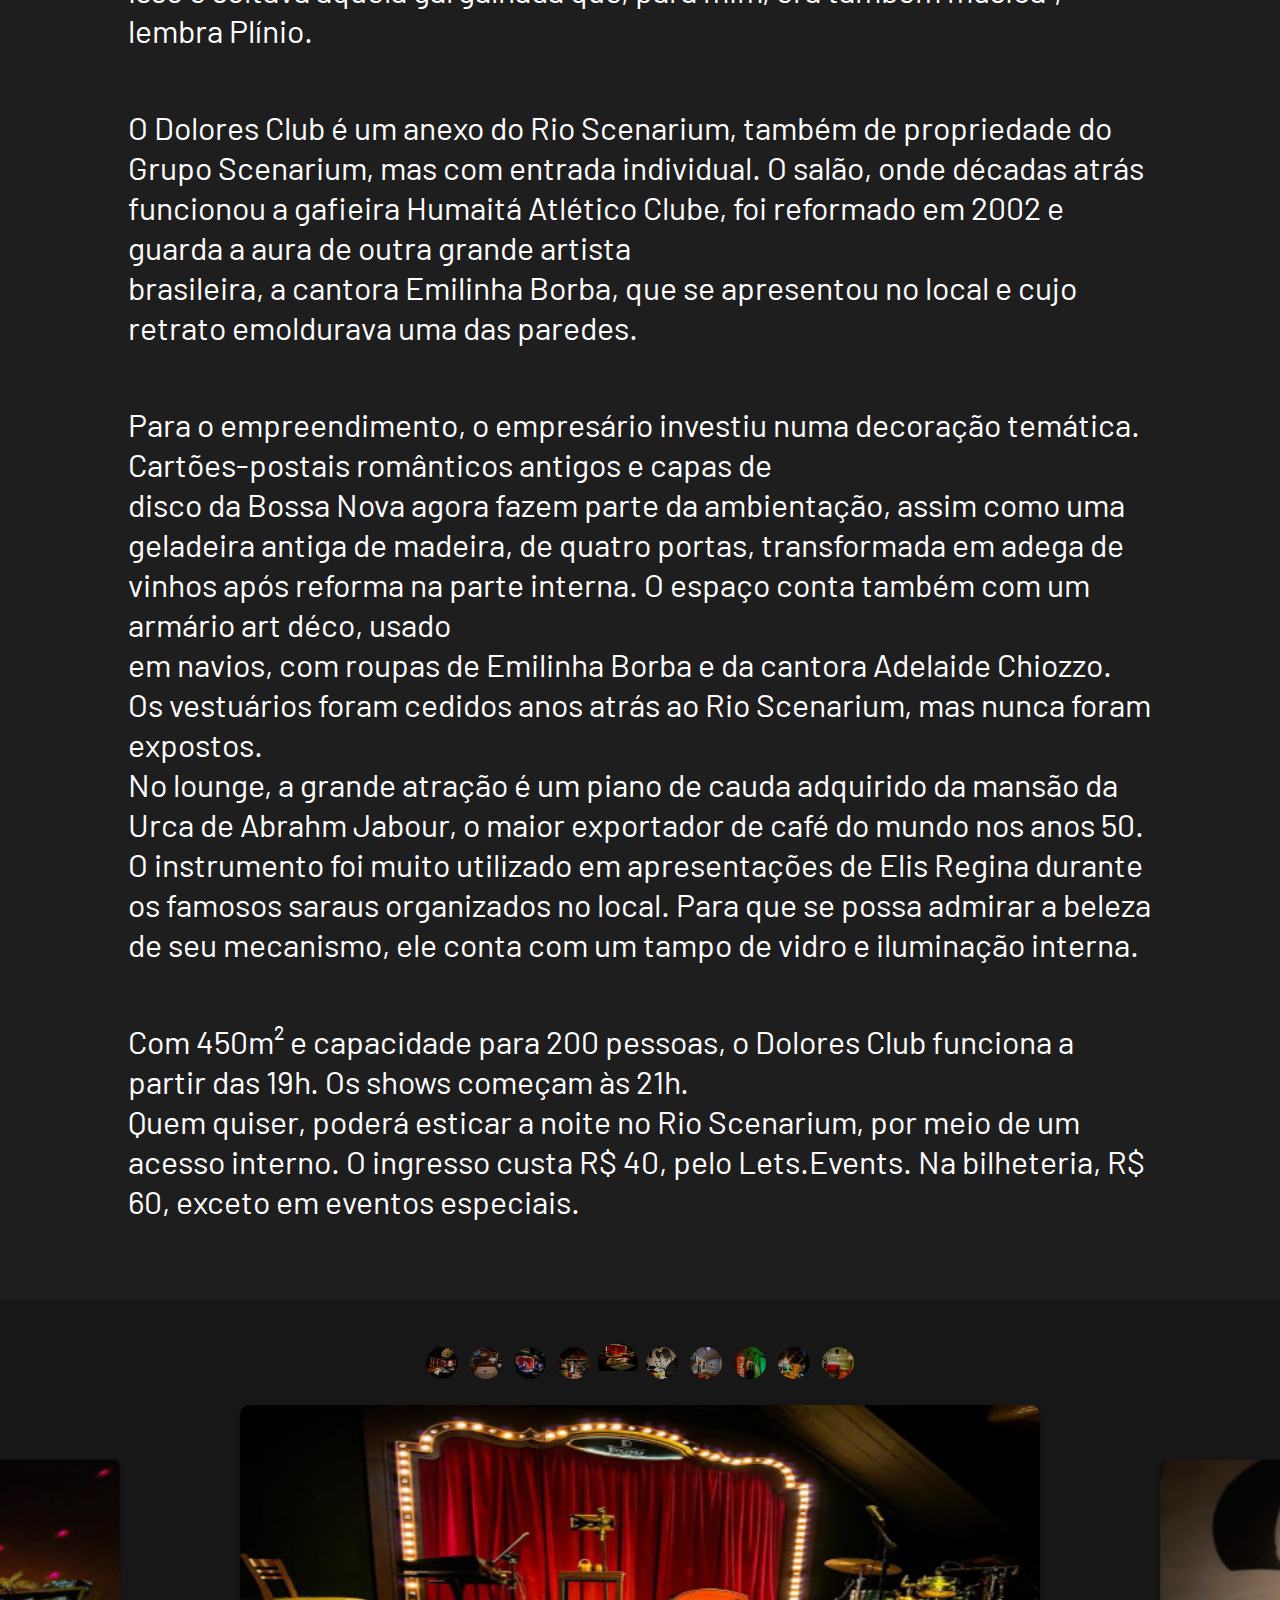
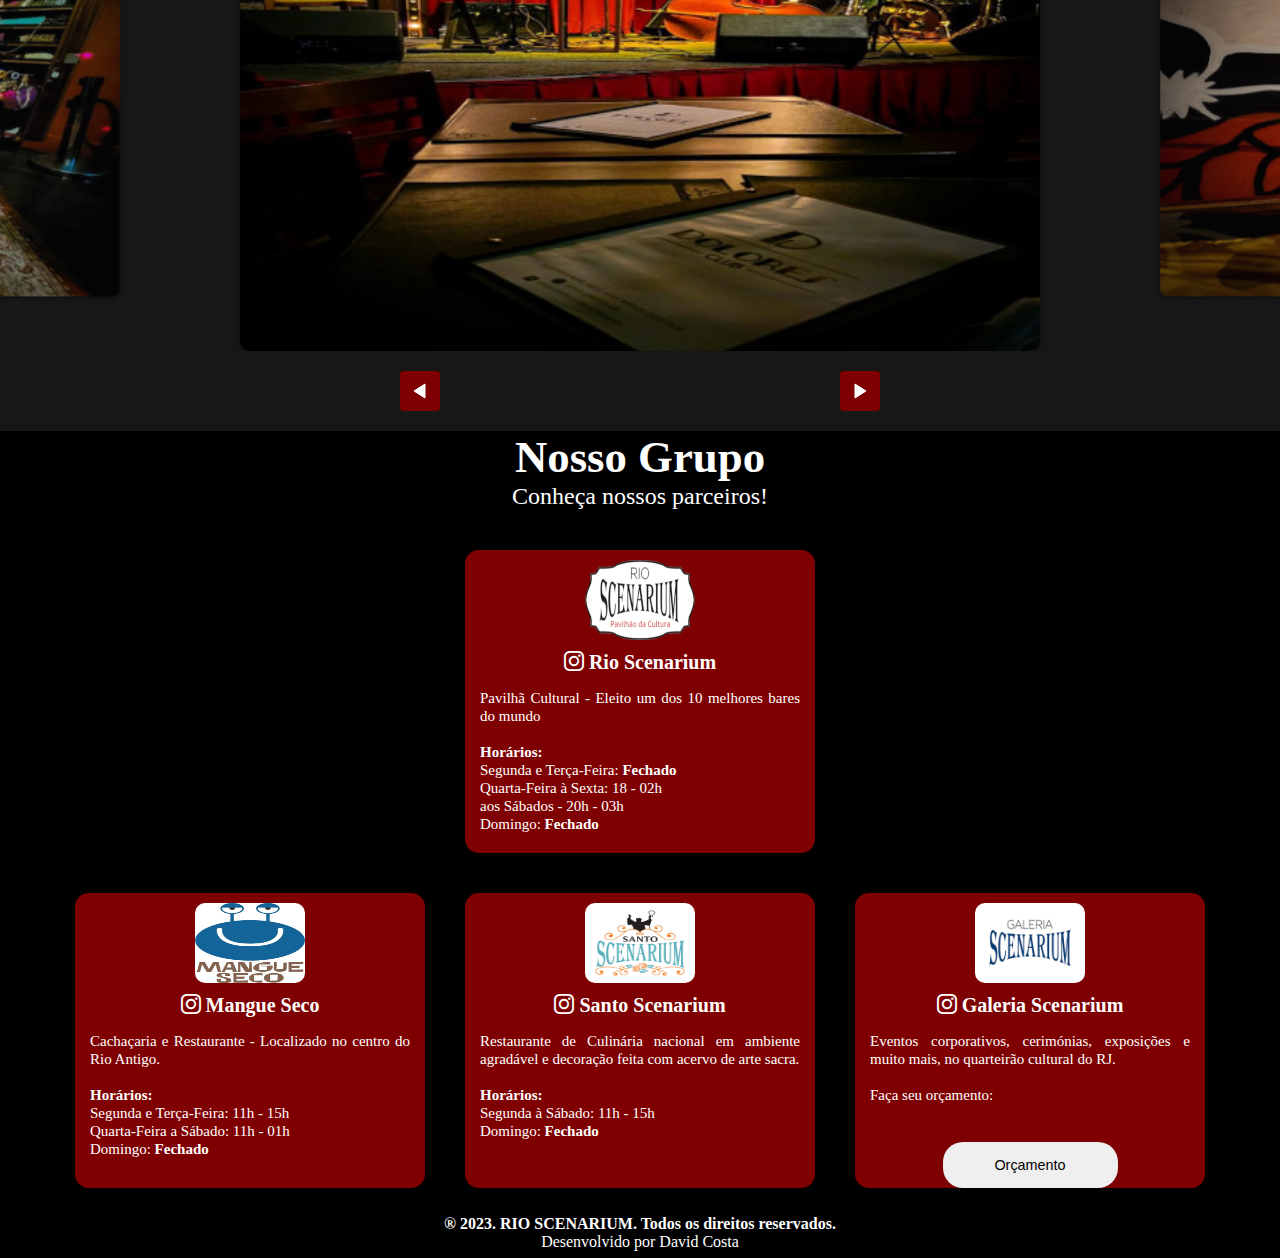
==== commit 6e9414e0: "Iniico da página de contato" ====
--- a/index.html
+++ b/index.html
@@ -24,6 +24,8 @@
         <li><a href="#sobrenos">Sobre Nós</a></li>
         <li><a href="cardapio.html">Cardápio</a></li>
         <li><a href="galeria.html">Galeria</a></li>
+        <li><a href="contato.html">Contato</a></li>
+        
 
         <div class="nav-social">
           <div class="nav-instagram">
@@ -50,7 +52,7 @@
   </header>
 
   <!--Inicio - Página inicial-->
-  <section class="first-section" id="teste">
+  <section class="first-section">
     <div class="conteudo-principal">
       <h1>Dolores Club</h1>
       <h2>Clube de Jazz, Bossa Nova e MPB <br> Confira a Programação <br> Rua do Lavradio,10, Centro - RJ</h2>
--- a/css/style.css
+++ b/css/style.css
@@ -44,7 +44,7 @@
 }
 
 .content .list-menu {
-  width: 600px;
+  width: 650px;
   display: flex;
   align-items: center;
   justify-content: space-between;
@@ -95,7 +95,7 @@
   background-size: cover;
   background-repeat: no-repeat;
   background-position-y: 20px;
-  height: 100vh;
+  height: 80vh;
   width: 100vw;
   display: flex;
   flex-direction: column;
